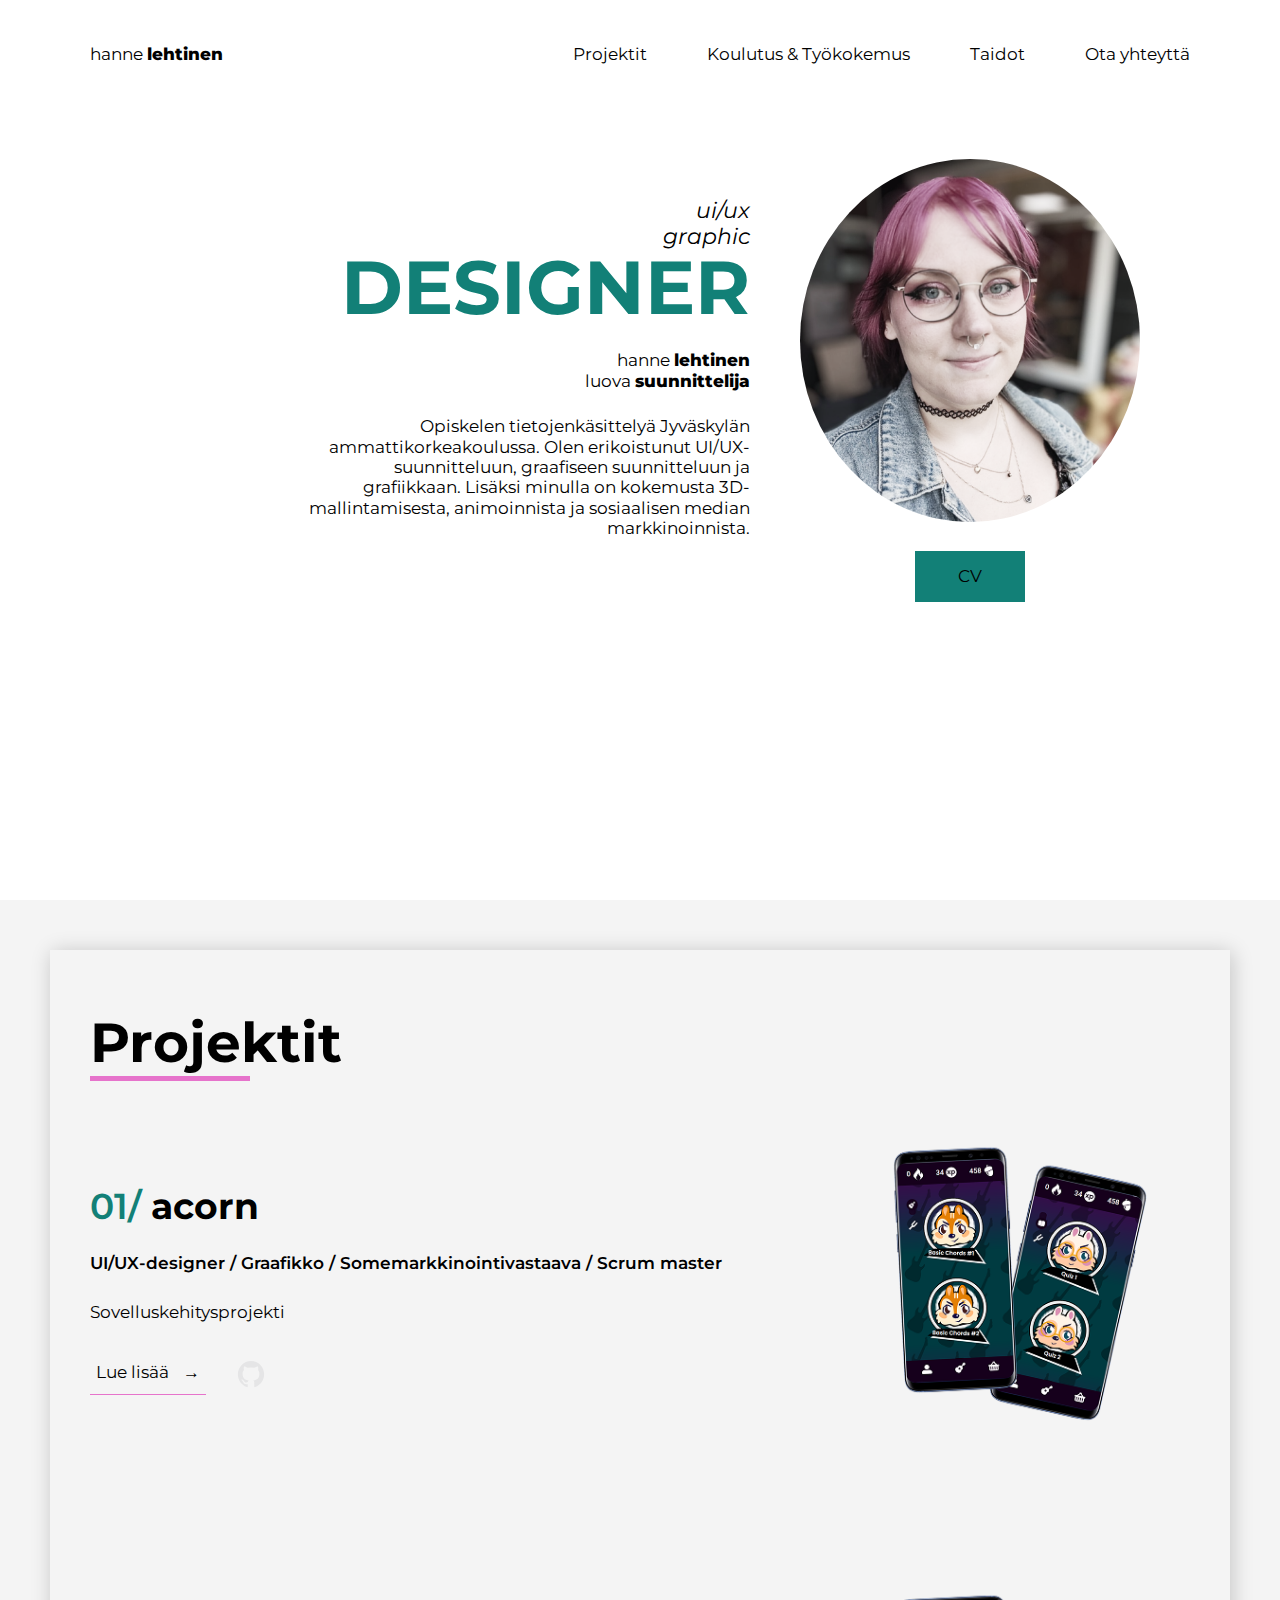
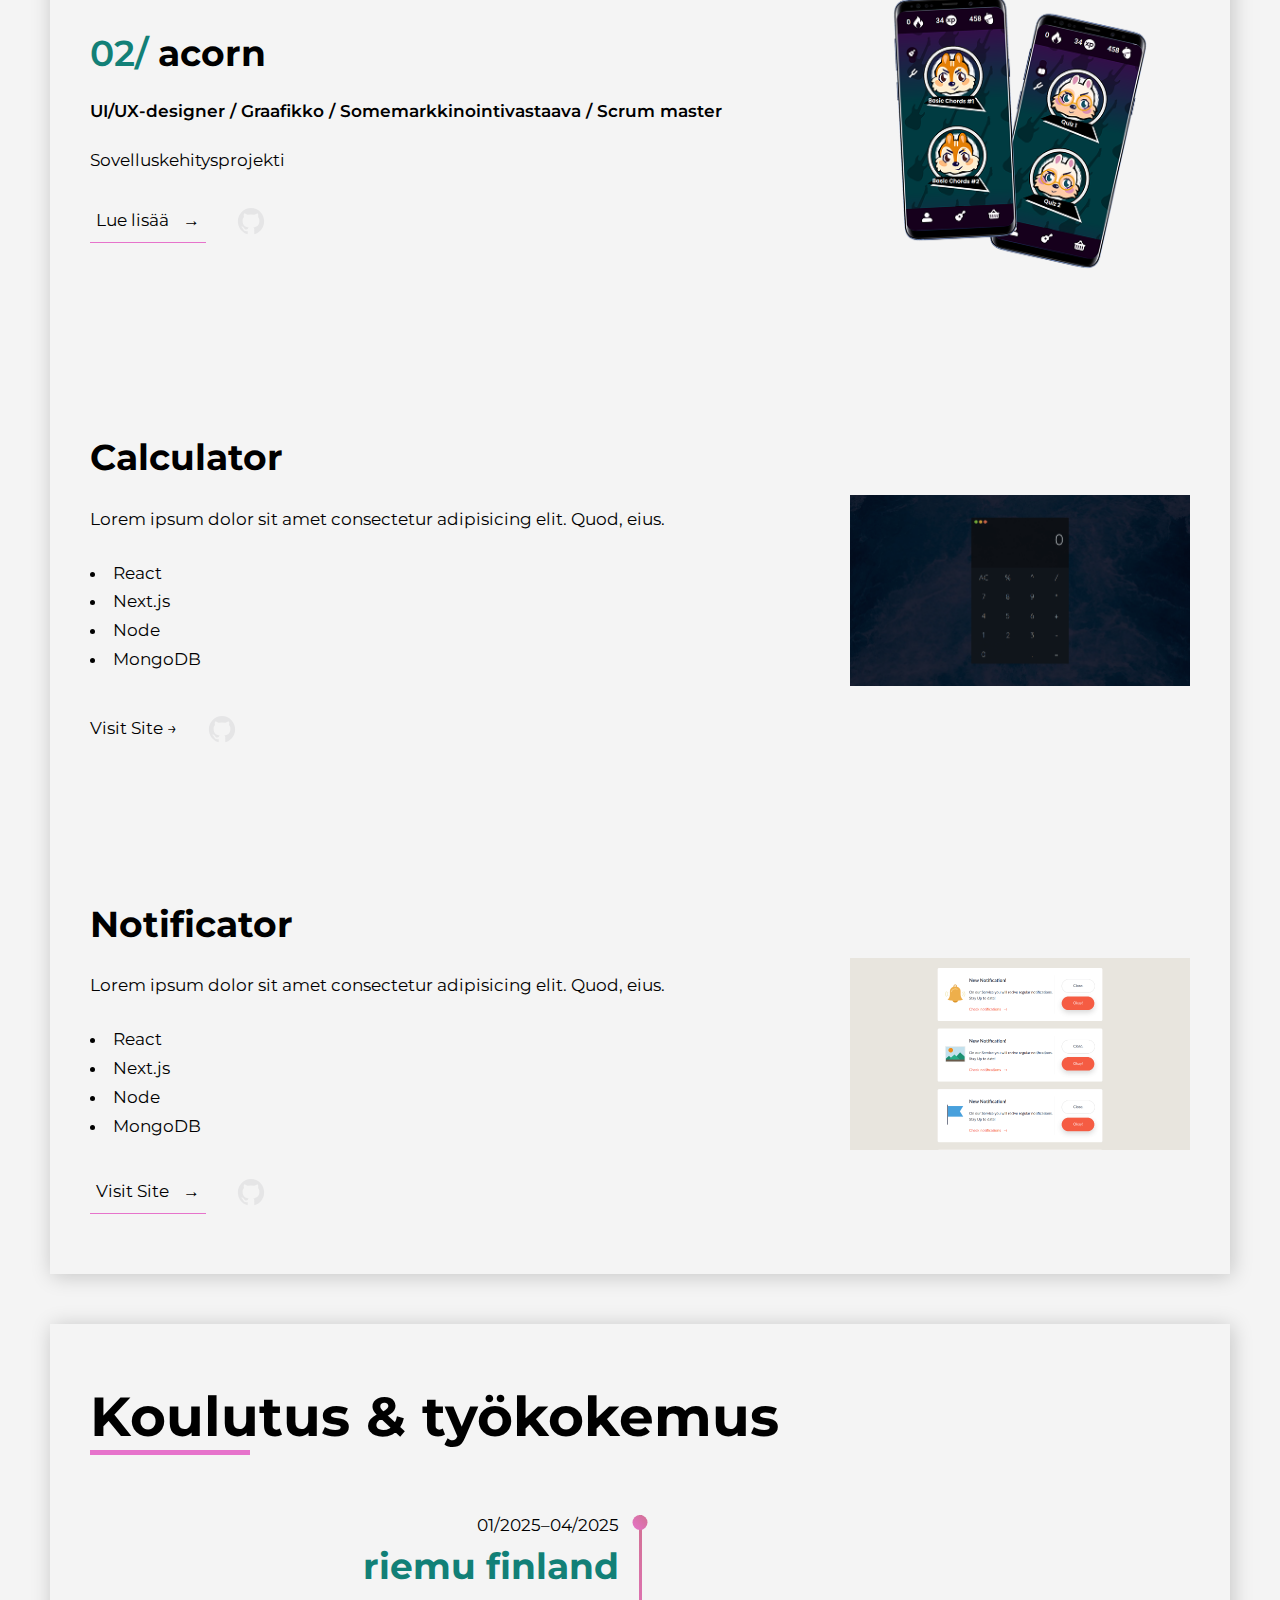
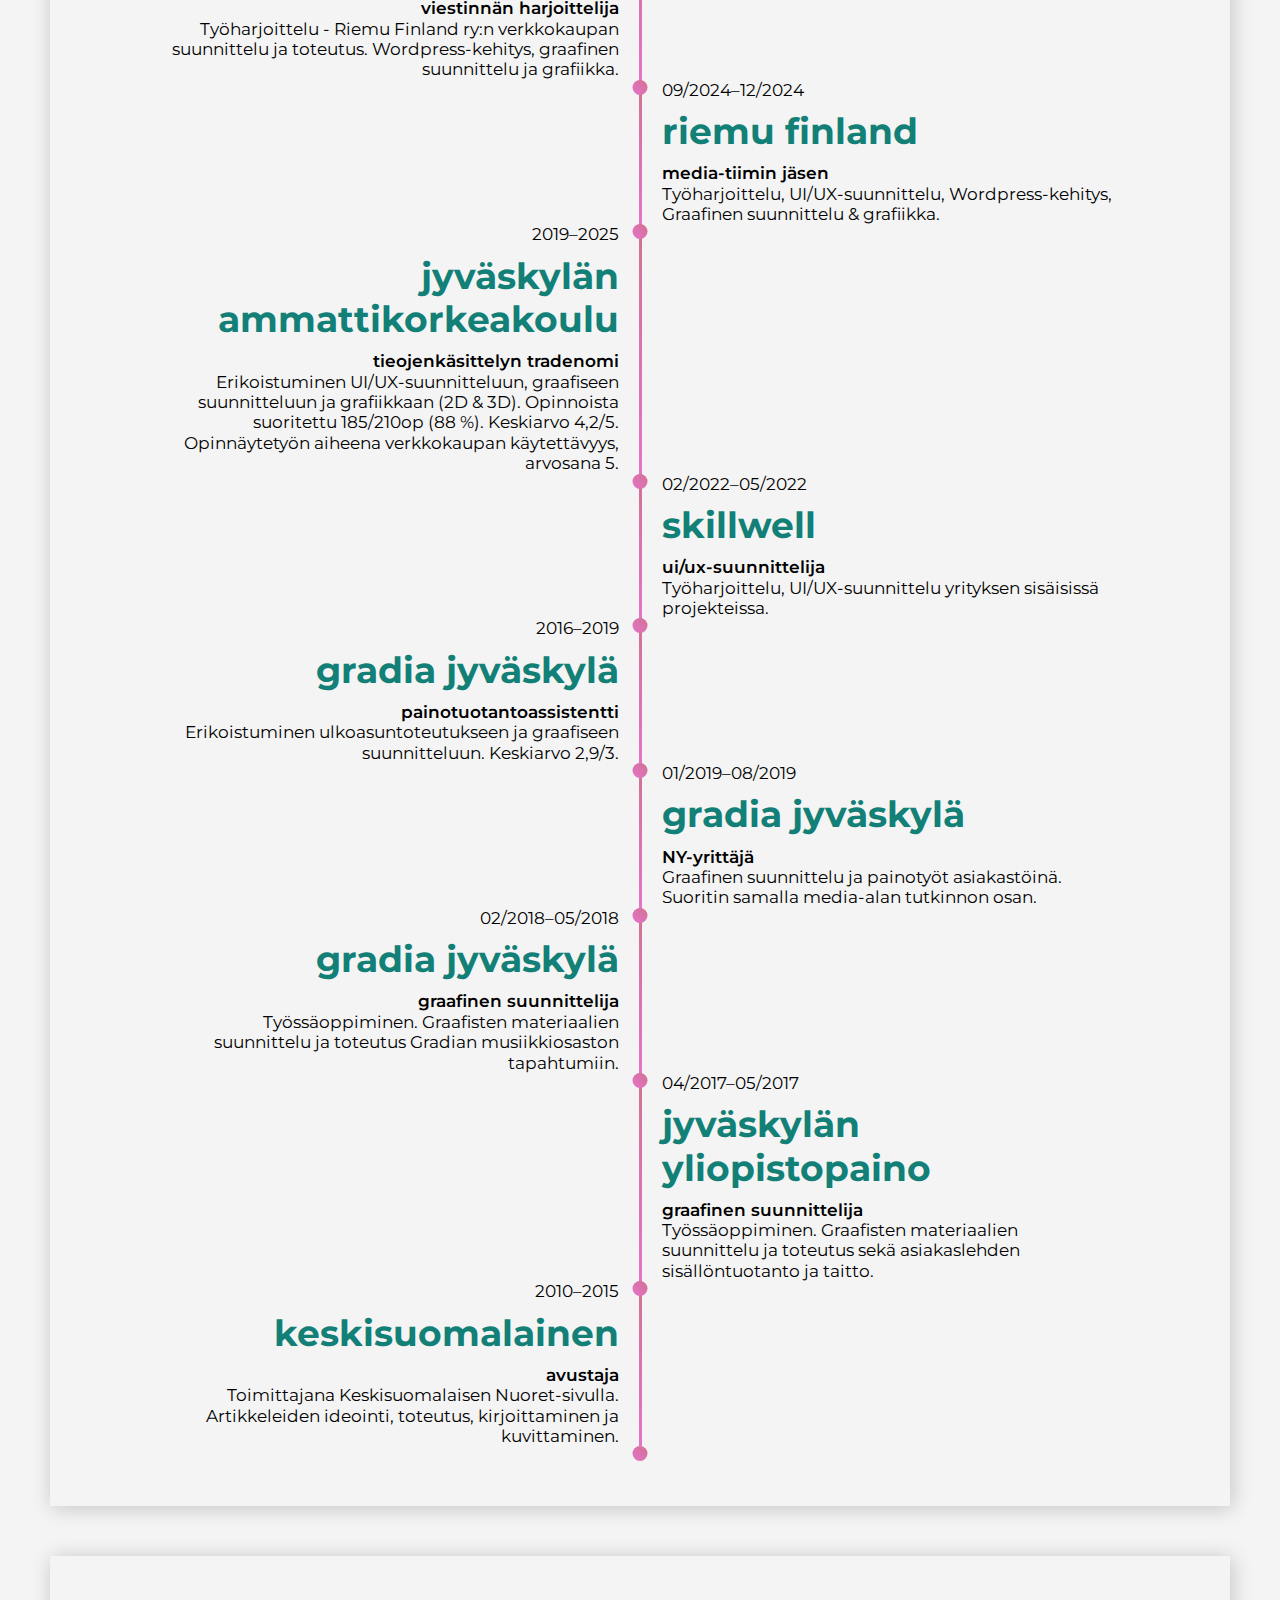
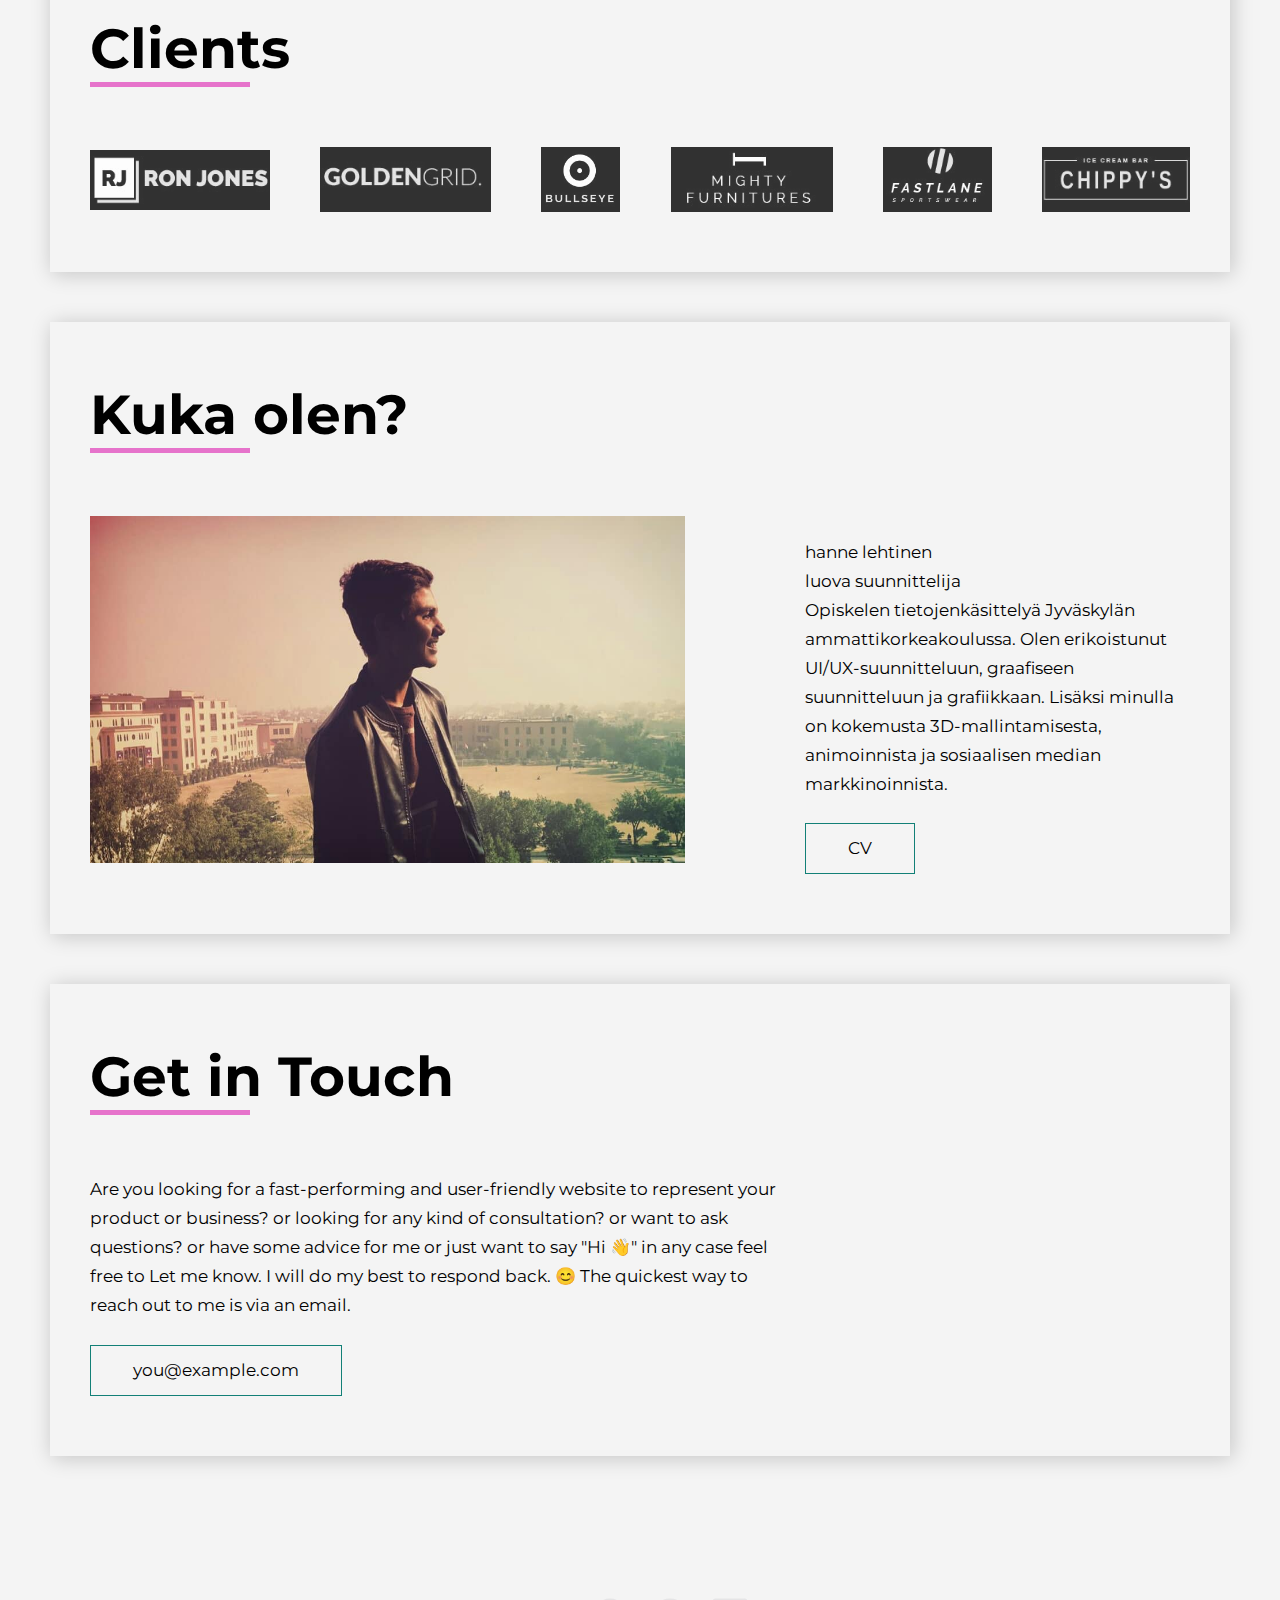
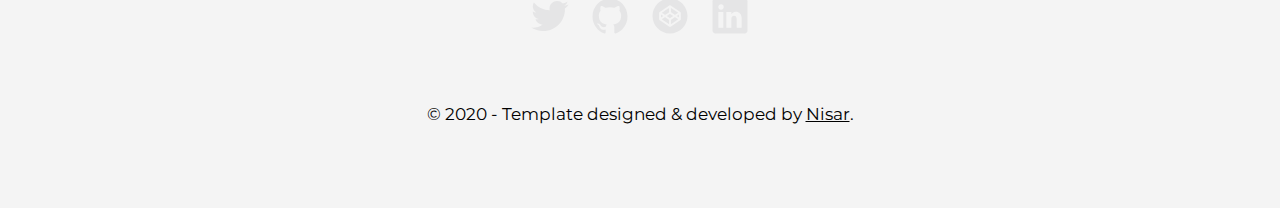
==== index.html @ c2f9d748 "portfolio" ====
<!-- 
  Hello 😊.

  This template is designed and developed by Nisar Hassan Naqvi
  for anyone to use for free or customize the way they like.

  Github Repo: https://github.com/nisarhassan12/portfolio-template/
  My Website: https://nisar.dev

  For business & inquires, contact me => syednisarhassan12@gmail.com
-->

<!--
  Follow the instructions written in comments to create your stunning portfolio
-->

<!DOCTYPE html>
<html lang="en">

<head>
  <meta charset="UTF-8" />
  <meta name="viewport" content="width=device-width, initial-scale=1.0" />
  <link rel="shortcut icon" type="image/png" href="./images/favicon.png" />
  <link rel="preconnect" href="https://fonts.googleapis.com">
  <link rel="preconnect" href="https://fonts.gstatic.com" crossorigin>
  <link href="https://fonts.googleapis.com/css2?family=Montserrat:ital,wght@0,100..900;1,100..900&display=swap"
    rel="stylesheet">

  <!-- Put your site title here -->
  <title>
    Hanne Lehtinen | Designer
  </title>

  <meta name="description" content="Add small description of yourslef.">
  <!-- Add some coding keywords below, Ex: (React, CSS etc) -->
  <meta name="keywords" content="Put your name, skills and some coding keywords" />
  <link rel="stylesheet" href="index.css" />
</head>

<body>

  <!-- ***** Header ***** -->

  <header class="header" role="banner" id="top">
    <div class="row">
      <nav class="nav" role="navigation">
        <a href="#top" class="nav__logo">hanne <span class="nav__bold">lehtinen</span></a>
        <ul class="nav__items">
          <li class="nav__item"><a href="#projektit" class="nav__link">Projektit</a></li>
          <li class="nav__item"><a href="#koulutustyökokemus" class="nav__link">Koulutus & Työkokemus</a></li>
          <li class="nav__item"><a href="#clients" class="nav__link">Taidot</a></li>
          <li class="nav__item"><a href="#contact" class="nav__link">Ota yhteyttä</a></li>
        </ul>
      </nav>

      <div class="hero">
        <div class="hero__text">
          <p class="title">ui/ux <br> graphic</p>
          <h1 class="heading-primary">
            DESIGNER
          </h1>
          <p> hanne <span class="nav__bold">lehtinen</span>
            <br>luova <span class="nav__bold">suunnittelija</span>
          </p>
          <p>
            Opiskelen tietojenkäsittelyä Jyväskylän ammattikorkeakoulussa. Olen erikoistunut UI/UX-suunnitteluun,
            graafiseen suunnitteluun ja grafiikkaan. Lisäksi minulla on kokemusta 3D-mallintamisesta, animoinnista ja
            sosiaalisen median markkinoinnista.
          </p>
        </div>

        <div class="hero__image-box">
          <img src="./images/hannelehtinen.png" class="hero__image" alt="hanne lehtinen" />
          <a href="#contact" class="btn btn--pink">CV</a>
        </div>
      </div>
  </header>

  <main role="main">

    <!-- ***** Projektit ***** -->

    <section class="projects" id="projektit">
      <div class="row">
        <h2>Projektit</h2>
        <div class="project__boxes">

          <div class="project__box">
            <div class="project__text">
              <h3><span id="number">01/</span> acorn</h3>
              <p class="title">UI/UX-designer / Graafikko / Somemarkkinointivastaava / Scrum master</p>
              <p>Sovelluskehitysprojekti</p>
              <div class="project__links">
                <a href="/portfolio-template/acorn.html" target="_blank" class="link__text">
                  Lue lisää <span>&rarr;</span></a>
                <a href="https://github.com/nisarhassan12/portfolio" title="View Source Code" target="_blank">
                  <img src="./images/github.svg" class="project__code" alt="GitHub">
                </a>
              </div>

            </div>
            <div class="project__image-box">
              <img src="./images/acorn.png" class="project__image" alt="acorn" />
            </div>
          </div>

          <div class="project__box">
            <div class="project__text">
              <h3><span id="number">02/</span> acorn</h3>
              <p class="title">UI/UX-designer / Graafikko / Somemarkkinointivastaava / Scrum master</p>
              <p>Sovelluskehitysprojekti</p>
              <div class="project__links">
                <a href="/portfolio-template/acorn.html" target="_blank" class="link__text">
                  Lue lisää <span>&rarr;</span></a>
                <a href="https://github.com/nisarhassan12/portfolio" title="View Source Code" target="_blank">
                  <img src="./images/github.svg" class="project__code" alt="GitHub">
                </a>
              </div>

            </div>
            <div class="project__image-box">
              <img src="./images/acorn.png" class="project__image" alt="acorn" />
            </div>
          </div>

          <div class="project__box">
            <div class="project__text">
              <h3>Calculator</h3>
              <p>
                Lorem ipsum dolor sit amet consectetur adipisicing elit. Quod,
                eius.
              </p>
              <ul class="project__list">
                <li>React</li>
                <li>Next.js</li>
                <li>Node</li>
                <li>MongoDB</li>
              </ul>

              <div class="project__links">
                <a href="#" class="nav__link">
                  Visit Site <span>&rarr;</span>
                </a>
                <a href="#">
                  <img src="./images/github.svg" class="project__code" title="View Source Code" alt="GitHub">
                </a>
              </div>
            </div>
            <div class="project__image-box">
              <img src="./images/project-2.png" class="project__image" alt="Project 1" />
            </div>
          </div>

          <div class="project__box">
            <div class="project__text">
              <h3>Notificator</h3>
              <p>
                Lorem ipsum dolor sit amet consectetur adipisicing elit. Quod,
                eius.
              </p>
              <ul class="project__list">
                <li>React</li>
                <li>Next.js</li>
                <li>Node</li>
                <li>MongoDB</li>
              </ul>

              <div class="project__links">
                <a href="#" class="link__text">
                  Visit Site <span>&rarr;</span>
                </a>
                <a href="#">
                  <img src="./images/github.svg" class="project__code" title="View Source Code" alt="GitHub">
                </a>
              </div>
            </div>
            <div class="project__image-box">
              <img src="./images/project-3.png" class="project__image" alt="Project 3" />
            </div>
          </div>
        </div>
      </div>
    </section>


    <!-- ***** Koulutus & Työkokemus ***** -->
    <section class="kokemus" id="koulutustyökokemus">

      <div class="design-section row">

        <h2>Koulutus & työkokemus</h2>
        <div class="timeline">

          <div class="timeline-component timeline-content left">
            <p class="date">01/2025–04/2025</p>
            <h3>riemu finland</h3>
            <p class="title">viestinnän harjoittelija</p>
            <p>Työharjoittelu - Riemu Finland ry:n verkkokaupan suunnittelu ja toteutus. Wordpress-kehitys, graafinen
              suunnittelu ja grafiikka.
            </p>
          </div>
          <div class="timeline-middle">
            <div class="timeline-circle"></div>
          </div>
          <div class="timeline-empty">
          </div>
          <div class="timeline-empty">
          </div>
          <div class="timeline-middle">
            <div class="timeline-circle"></div>
          </div>
          <div class="timeline-component timeline-content">
            <p class="date">09/2024–12/2024</p>
            <h3>riemu finland</h3>
            <p class="title">media-tiimin jäsen</p>
            <p>Työharjoittelu, UI/UX-suunnittelu, Wordpress-kehitys, Graafinen suunnittelu & grafiikka.
            </p>
          </div>
          <div class="timeline-component timeline-content left">
            <p class="date">2019–2025</p>
            <h3>jyväskylän ammattikorkeakoulu</h3>
            <p class="title">tieojenkäsittelyn tradenomi</p>
            <p>
              Erikoistuminen UI/UX-suunnitteluun, graafiseen suunnitteluun ja grafiikkaan (2D & 3D). Opinnoista
              suoritettu 185/210op (88 %). Keskiarvo 4,2/5. Opinnäytetyön aiheena verkkokaupan käytettävyys, arvosana
              5.
            </p>
          </div>
          <div class="timeline-middle">
            <div class="timeline-circle"></div>
          </div>
          <div class="timeline-empty">
          </div>
          <div class="timeline-empty">
          </div>
          <div class="timeline-middle">
            <div class="timeline-circle"></div>
          </div>

          <div class="timeline-component timeline-content">
            <p class="date">02/2022–05/2022</p>
            <h3>skillwell</h3>
            <p class="title">ui/ux-suunnittelija</p>
            <p>Työharjoittelu, UI/UX-suunnittelu yrityksen sisäisissä projekteissa.
            </p>
          </div>
          <div class="timeline-component timeline-content left">
            <p class="date">2016–2019</p>
            <h3>gradia jyväskylä</h3>
            <p class="title">painotuotantoassistentti</p>
            <p>Erikoistuminen ulkoasuntoteutukseen ja graafiseen suunnitteluun. Keskiarvo 2,9/3.
            </p>
          </div>

          <div class="timeline-middle">
            <div class="timeline-circle"></div>
          </div>
          <div class="timeline-empty">
          </div>
          <div class="timeline-empty">
          </div>
          <div class="timeline-middle">
            <div class="timeline-circle"></div>
          </div>

          <div class="timeline-component timeline-content">
            <p class="date">01/2019–08/2019</p>
            <h3>gradia jyväskylä</h3>
            <p class="title">NY-yrittäjä</p>
            <p>Graafinen suunnittelu ja painotyöt asiakastöinä. Suoritin samalla media-alan tutkinnon osan.
            </p>
          </div>
          <div class="timeline-component timeline-content left">
            <p class="date">02/2018–05/2018</p>
            <h3>gradia jyväskylä</h3>
            <p class="title">graafinen suunnittelija</p>
            <p>Työssäoppiminen. Graafisten materiaalien suunnittelu ja toteutus Gradian musiikkiosaston tapahtumiin.
            </p>
          </div>

          <div class="timeline-middle">
            <div class="timeline-circle"></div>
          </div>
          <div class="timeline-empty">
          </div>
          <div class="timeline-empty">
          </div>
          <div class="timeline-middle">
            <div class="timeline-circle"></div>
          </div>

          <div class="timeline-component timeline-content">
            <p class="date">04/2017–05/2017</p>
            <h3>jyväskylän yliopistopaino</h3>
            <p class="title">graafinen suunnittelija</p>
            <p>Työssäoppiminen. Graafisten materiaalien suunnittelu ja toteutus sekä asiakaslehden sisällöntuotanto ja
              taitto.
            </p>
          </div>
          <div class="timeline-component timeline-content left">
            <p class="date">2010–2015</p>
            <h3>keskisuomalainen</h3>
            <p class="title">avustaja</p>
            <p>
              Toimittajana Keskisuomalaisen Nuoret-sivulla. Artikkeleiden ideointi, toteutus, kirjoittaminen ja
              kuvittaminen.
            </p>
          </div>

          <div class="timeline-middle">
            <div class="timeline-circle"></div>
          </div>
          <div class="timeline-empty">
          </div>
          <div class="timeline-empty">
          </div>
          <div class="timeline-middle">
            <div class="timeline-circle"></div>
          </div>

        </div>
      </div>
    </section>



    <!-- ***** Clients ***** -->

    <section class="client" id="clients">
      <div class="row">
        <h2>Clients</h2>
        <div class="client__logos">
          <!-- Add logos of the clients or companies you'have projected with. -->
          <img src="./images/ronjones.png" class="client__logo" alt="Company 2" />
          <img src="./images/goldengrid.png" class="client__logo" alt="Company 3" />
          <img src="./images/bullseye.png" class="client__logo" alt="Company 1" />
          <img src="./images/mighty-furnitures.png" class="client__logo" alt="Company 1" />
          <img src="./images/fastlane.png" class="client__logo" alt="Company 3" />
          <img src="./images/chippy.png" class="client__logo" alt="Company 1" />
        </div>
      </div>
    </section>

    <!-- ***** About ***** -->

    <section class="about" id="about">
      <div class="row">
        <h2>Kuka olen?</h2>
        <div class="about__content">
          <div class="about__text">
            <!-- Replace the below paragraph with info about yourself -->
            <p>
              hanne lehtinen<br>
              luova suunnittelija <br>
              Opiskelen tietojenkäsittelyä Jyväskylän ammattikorkeakoulussa. Olen erikoistunut UI/UX-suunnitteluun,
              graafiseen suunnitteluun ja grafiikkaan. Lisäksi minulla on kokemusta 3D-mallintamisesta, animoinnista ja
              sosiaalisen median markkinoinnista.
            </p>
            <!-- Provide a link to your resume -->
            <a href="#" class="btn">CV</a>
          </div>

          <div class="about__photo-container">
            <!-- Add a nice photo of yourself -->
            <img class="about__photo" src="./images/syed-ali-hussnain.jpg" alt="" />
          </div>
        </div>
      </div>
    </section>
  </main>

  <!-- ***** Contact ***** -->

  <section class="contact" id="contact">
    <div class="row">
      <h2>Get in Touch</h2>
      <div class="contact__info">
        <p>
          Are you looking for a fast-performing and user-friendly website to
          represent your product or business? or looking for any kind of
          consultation? or want to ask questions? or have some advice for me
          or just want to say "Hi 👋" in any case feel free to Let me know. I
          will do my best to respond back. 😊 The quickest way to reach out to
          me is via an email.
        </p>
        <!-- Replace the email with yours -->
        <a href="mailto:you@example.com" class="btn">you@example.com</a>
      </div>
    </div>
  </section>

  <!-- ***** Footer ***** -->

  <footer role="contentinfo" class="footer">
    <div class="row">
      <!-- Update the links to point to your accounts -->
      <ul class="footer__social-links">
        <li class="footer__social-link-item">
          <a href="https://twitter.com/nisarhassan12/" title="Link to Twitter Profile">
            <img src="./images/twitter.svg" class="footer__social-image" alt="Twitter">
          </a>
        </li>
        <li class="footer__social-link-item">
          <a href="https://github.com/nisarhassan12/" title="Link to Github Profile">
            <img src="./images/github.svg" class="footer__social-image" alt="Github">
          </a>
        </li>
        <li class="footer__social-link-item">
          <a href="https://codepen.io/nisar_hassan" title="Link to Codepen Profile">
            <img src="./images/codepen.svg" class="footer__social-image" alt="Codepen">
          </a>
        </li>
        <li class="footer__social-link-item">
          <a href=https://www.linkedin.com/in/nisar-hassan-naqvi-413466199/">
            <img src="./images/linkedin.svg" title="Link to Linkedin Profile" class="footer__social-image"
              alt="Linkedin">
          </a>
        </li>
      </ul>

      <!-- If you give me some credit by keeping the below paragraph, will be huge for me 😊 Thanks. -->
      <p>
        &copy; 2020 - Template designed & developed by <a href="https://nisar.dev" class="link">Nisar</a>.
      </p>
      <div class="footer__github-buttons">
        <iframe
          src="https://ghbtns.com/github-btn.html?user=nisarhassan12&repo=portfolio-template&type=watch&count=true"
          frameborder="0" scrolling="0" width="170" height="20" title="Watch Portfolio Template on GitHub">
        </iframe>
      </div>
    </div>
  </footer>

  <a href="#top" class="back-to-top" title="Back to Top">
    <img src="./images/arrow-up.svg" alt="Back to Top" class="back-to-top__image" />
  </a>
  <script src="./index.js"></script>
</body>

</html>
---- index.css ----
/**
 * ---------------------------------------
 *
 * @format
 */

/* ----- Basic Setup ----- */
/* --------------------------------------- */

* {
  margin: 0;
  padding: 0;
  box-sizing: inherit;
}

:root {
  --font-size-small: 1.7em;
  --font-size-normal: 2.2rem;
  --font-size-medium: 2.8rem;
  --font-size-medium-1: 3.6rem;
  --font-size-large: 5.5rem;
  --font-size-huge: 7.5rem;
  --font-stack: "Montserrat", sans-serif;
  --line-height-normal: 1.7;
  --line-height-small: 1.2;
  --black: #000;
  --pink: #e673cb;
  --green: #128077;
  --white: #ffffff;
  --white-1: #f2f2f2da;
  --container-max-width: 1180px;
  --container-normal-width: 800px;
  --container-medium-width: 700px;
  --container-small-width: 500px;
  --gutter-huge: 12rem;
  --gutter-medium: 6rem;
  --gutter-normal: 3rem;
  --gutter-small-1: 2.5rem;
  --gutter-small: 2rem;
  --border-light: 1px solid rgb(36, 35, 35);
}

html {
  font-size: 62.5%; /* (16/10)*100 = 62.5% => 1rem = 10px */
  box-sizing: border-box;
  scroll-behavior: smooth;
}

@media (max-width: 1000px) {
  html {
    font-size: 52%;
  }
}

body {
  font-size: var(--font-size-small);
  font-family: var(--font-stack);
  font-weight: 400;
  color: var(--black);
  line-height: var(--line-height-normal);
  background: var(--white-1);
  overflow-x: hidden;
}

.row {
  max-width: var(--container-max-width);
  margin: 0 auto;
}

section {
  padding: var(--gutter-medium) 0;
  /*  border-bottom: var(--border-light);*/
  margin: 5rem;
  box-shadow: 2px 2px 20px rgba(0, 0, 0, 0.201);
}

img {
  object-fit: contain;
  max-width: 100%;
}

@media (max-width: 1340px) {
  .row {
    max-width: 1100px;
  }
}

@media (max-width: 1240px) {
  .row {
    padding: 0 var(--gutter-medium);
  }
}

@media (max-width: 600px) {
  .row {
    padding: 0 var(--gutter-normal);
  }
  section {
    margin: 0;
  }
}

@media (max-width: 600px) {
  .row {
    padding: 0 var(--gutter-small);
  }
}

/* --------------------------------------- */
/* ----- Headlines and Paragraphs ----- */
/* --------------------------------------- */

h1,
h2,
h3,
h4 {
  font-family: "Montserrat", sans-serif;
  font-weight: 700;
  line-height: var(--line-height-small);
  color: var(--black);
}

.heading-primary {
  line-height: 1;
  font-size: var(--font-size-huge);
  color: var(--green);
}

@media (max-width: 900px) {
  .heading-primary {
    font-size: 6.5rem;
  }
}

h2 {
  font-size: var(--font-size-large);
  margin-bottom: var(--gutter-medium);
}

h2::after {
  content: "";
  display: block;
  height: 5px;
  width: 16rem;
  background: var(--pink);
  margin: 0;
}

h3 {
  font-size: var(--font-size-medium-1);
  margin-bottom: var(--gutter-small);
}

@media (max-width: 500px) {
  .heading-primary {
    font-size: var(--font-size-large);
  }

  h2 {
    font-size: var(--font-size-medium-1);
  }

  h3 {
    font-size: var(--font-size-medium);
  }
}

p {
  margin: var(--gutter-small-1) 0;
}

@media (max-width: 900px) {
  p {
    max-width: var(--container-small-width);
  }
}

/* --------------------------------------- */
/* ----- Buttons and Links ----- */
/* --------------------------------------- */

a {
  color: var(--black);
  font-weight: 400;
  font-family: "Montserrat", sans-serif;
  transition: all 0.2s;
  outline: 2px solid transparent;
}

::-moz-focus-inner {
  border: 0;
}

button:focus,
a:focus {
  outline: 2px solid var(--pink);
}

body:not(.user-is-tabbing) button:focus,
body:not(.user-is-tabbing) a:focus {
  outline: none;
}

.link:hover {
  color: var(--pink);
}

.btn {
  position: relative;
  display: inline-block;
  padding: 1rem 4.2rem;
  text-decoration: none;
  color: inherit;
  border: 1px solid var(--green);
  font-weight: 400;
}

.btn:focus {
  outline: none;
}

.btn::after {
  content: "";
  display: block;
  position: absolute;
  top: 0;
  left: 0;
  right: 100%;
  background: var(--white);
  height: 100%;
  z-index: -1;
  transition: all 0.2s cubic-bezier(1, 0.68, 0.16, 0.9);
}

.btn:hover::after,
.btn:focus::after {
  right: 0;
  background: var(--green);
}

.btn--pink {
  background: var(--green);
  transition: all 0.2s;
}

.btn--pink::after {
  display: none;
}

.btn--pink:hover,
.btn--pink:focus {
  background: transparent;
}

.link__text {
  position: relative;
  display: inline-block;
  padding: 0.6rem;
  color: inherit;
  text-decoration: none;
  border-bottom: 1px solid var(--pink);
  transition: all 0.2s;
}

.link__text::after {
  content: "";
  display: block;
  position: absolute;
  top: 0;
  left: 0;
  right: 100%;
  background: var(--white);
  height: 100%;
  z-index: -1;
  transition: all 0.2s cubic-bezier(1, 0.68, 0.16, 0.9);
}

.link__text:focus {
  outline: none;
}

.link__text:hover::after,
.link__text:focus:after {
  right: 0;
  background: var(--pink);
}

.link__text span {
  padding-left: 1rem;
  font-family: sans-serif;
}

/* ----- Back to Top ----- */

.back-to-top {
  position: fixed;
  bottom: 4rem;
  right: 4rem;
  display: flex;
  justify-content: center;
  align-items: center;
  height: 5.5rem;
  width: 5.5rem;
  background-color: var(--pink);
  border-radius: 50%;
  z-index: 10;
  visibility: hidden;
  transition: all 0.4s;
}

.back-to-top__image {
  height: 70%;
}

@media (max-width: 900px) {
  .back-to-top {
    right: 2rem;
  }
}

@media (max-width: 500px) {
  .back-to-top {
    right: 1rem;
  }
}

/* --------------------------------------- */
/* ----- Navigation ----- */
/* --------------------------------------- */

.nav {
  display: flex;
  justify-content: space-between;
  padding: var(--gutter-normal) 0;
  flex-wrap: wrap;
}

.nav__items {
  display: flex;
  list-style: none;
  justify-content: flex-end;
}

.nav__item:not(:last-child) {
  margin-right: var(--gutter-medium);
}

.nav__logo {
  position: relative;
  display: inline-block;
  padding: 1rem 0;
  text-decoration: none;
  color: inherit;
}

.nav__bold {
  font-weight: 800;
}

@media (max-width: 500px) {
  .nav {
    justify-content: center;
  }
}

@media (max-width: 400px) {
  .nav__item:not(:last-child) {
    margin-right: var(--gutter-normal);
  }
}

@media (max-width: 300px) {
  .nav {
    font-size: var(--font-size-small);
  }
}

.nav__link {
  position: relative;
  display: inline-block;
  padding: 1rem 0;
  text-decoration: none;
  color: inherit;
  transition: all 0.2s;
}

.nav__link::after {
  content: "";
  position: absolute;
  bottom: 0;
  left: 0;
  right: 100%;
  display: inline-block;
  height: 1rem;
  background: var(--white);
  transition: all 0.25s cubic-bezier(1, 0.68, 0.16, 0.9);
}

.nav__link:hover {
  color: var(--pink);
}

.nav__link:hover::after {
  right: 0;
  height: 2px;
  background: var(--pink);
}

/* --------------------------------------- */
/* ----- Header ----- */
/* --------------------------------------- */

.header {
  background: var(--white);
  height: 100vh;
  background-size: cover;
  background-position: center;
  background-attachment: fixed;
}

.hero {
  display: flex;
  align-items: center;
  text-align: right;
}

.hero__text {
  flex: 0 0 60%;
  line-height: var(--line-height-small);
  margin: 0;
}

.hero .title {
  margin: 0;
  font-style: italic;
  font-size: var(--font-size-normal);
}

.hero__text p {
  max-width: 450px;
  justify-self: end;
}

.hero__image-box {
  text-align: center;
  flex: 1;
  margin: 5rem;
  width: 100%;
}

.hero img {
  border-radius: 100%;
  filter: grayscale(50%);
  transition: all 0.8s ease;
}

.hero__image:hover {
  filter: grayscale(20%);
  transform: scale(1.05);
}

.hero__image-box a {
  margin-top: 2rem;
}
@media (max-width: 700px) {
  .hero {
    align-items: flex-end;
    flex-direction: column;
    margin: 6rem auto;
  }
  .hero .hero__image {
    visibility: hidden;
    height: 0;
  }
  .hero .hero__image-box {
    text-align: end;
    margin: 0;
  }
}

/* --------------------------------------- */
/* ----- Projektit ----- */
/* --------------------------------------- */

.project__box {
  display: flex;
  align-items: center;
}

@media (max-width: 900px) {
  .project__box {
    align-items: initial;
    flex-direction: column-reverse;
  }
}

.project__box:not(:last-child) {
  margin-bottom: 15rem;
}

@media (max-width: 500px) {
  .project__box:not(:last-child) {
    margin-bottom: 10rem;
  }
}

.project__links {
  display: flex;
  align-items: center;
}

.project__text {
  flex: 0 0 60%;
}

.project__text .title {
  line-height: var(--line-height-small);
  font-weight: 600;
}

#number {
  color: var(--green);
  font-weight: 600;
}

.project__list {
  /* list-style-type: square; */
  list-style-position: inside;
  margin-bottom: var(--gutter-normal);
}

.project__code {
  display: block;
  height: 3rem;
  margin-left: var(--gutter-normal);
  transition: all 0.3s;
}

.project__image-box {
  margin-bottom: var(--gutter-normal);
  transition: all 0.5s;
}

.project__code:hover,
.project__image-box:hover {
  transform: scale(1.1);
}

@media (min-width: 901px) {
  .project__image-box {
    flex: 1;
    margin: 0 0 0 10rem;
  }
}

@media (max-width: 900px) {
  .project__code {
    height: 4rem;
  }
}

/* --------------------------------------- */
/* ----- School & project ----- */
/* --------------------------------------- */

.design {
  display: flex;
  align-items: center;
  justify-content: center;
}

.timeline {
  width: 90%;
  height: auto;
  max-width: 1000px;
  margin: 0 auto;
  display: flex;
  flex-direction: column;
}

.timeline-content {
  color: var(--black);
  padding: 0rem 2rem;
  transition: 0.4s ease;
  overflow-wrap: break-word !important;
  margin: 0;
  line-height: var(--line-height-small);
}
.timeline .left {
  text-align: end;
}
.timeline-content h3 {
  color: var(--green);
  margin: 1rem 0;
}
.timeline p {
  margin: 0;
}

.timeline .title {
  font-weight: 600;
}

.timeline-component {
  margin: 0px;
}

@media screen and (min-width: 768px) {
  .timeline {
    display: grid;
    grid-template-columns: 1fr 3px 1fr;
  }
  .timeline-middle {
    position: relative;
    background-image: linear-gradient(45deg, var(--pink), #d17191);
    width: 3px;
    height: 100%;
  }
  .main-middle {
    opacity: 0;
  }
  .timeline-circle {
    position: absolute;
    top: 0;
    left: 50%;
    width: 15px;
    height: 15px;
    border-radius: 50%;
    background-image: linear-gradient(45deg, var(--pink), #d17191);
    -webkit-transform: translateX(-50%);
    transform: translateX(-50%);
  }
}

/* --------------------------------------- */
/* ----- Clients ----- */
/* --------------------------------------- */

.client__logos {
  display: flex;
  justify-content: space-between;
  filter: invert(100%) grayscale(100%) opacity(0.8);
}

.client__logo {
  height: 6.5rem;
  max-width: 18rem;
}

@media (max-width: 1240px) {
  .client__logos {
    overflow-x: scroll;
    padding: var(--gutter-normal);
  }

  .client__logo:not(:last-of-type) {
    margin-right: var(--gutter-medium);
  }
}

/* --------------------------------------- */
/* ----- About ----- */
/* --------------------------------------- */

.about__content {
  display: flex;
  flex-direction: row-reverse;
  align-items: center;
}

@media (max-width: 900px) {
  .about__content {
    flex-direction: column-reverse;
    align-items: initial;
  }
}

.about__photo-container {
  margin-bottom: var(--gutter-normal);
}

@media (min-width: 901px) {
  .about__text {
    flex: 0 0 35%;
  }

  .about__photo-container {
    flex: 1;
    margin: 0 var(--gutter-huge) 0 0;
  }
}

/* --------------------------------------- */
/* ----- Contact ----- */
/* --------------------------------------- */

.contact__info {
  max-width: var(--container-medium-width);
}

/* --------------------------------------- */
/* ----- Footer ----- */
/* --------------------------------------- */

.footer {
  text-align: center;
  padding: var(--gutter-medium) 0 var(--gutter-normal);
}

.footer__social-links {
  display: flex;
  justify-content: center;
  padding: var(--gutter-normal) 0;
  list-style: none;
}

.footer__social-link-item:not(:last-of-type) {
  margin-right: var(--gutter-small);
}

.footer__social-image {
  height: 4rem;
}

.footer__github-buttons {
  display: flex;
  justify-content: center;
}

.footer__github-buttons iframe {
  height: 2.5rem;
  width: 84px;
  transform: translateY(3px);
}

@media (max-width: 500px) {
  .footer {
    padding: var(--gutter-medium) 0;
  }
}
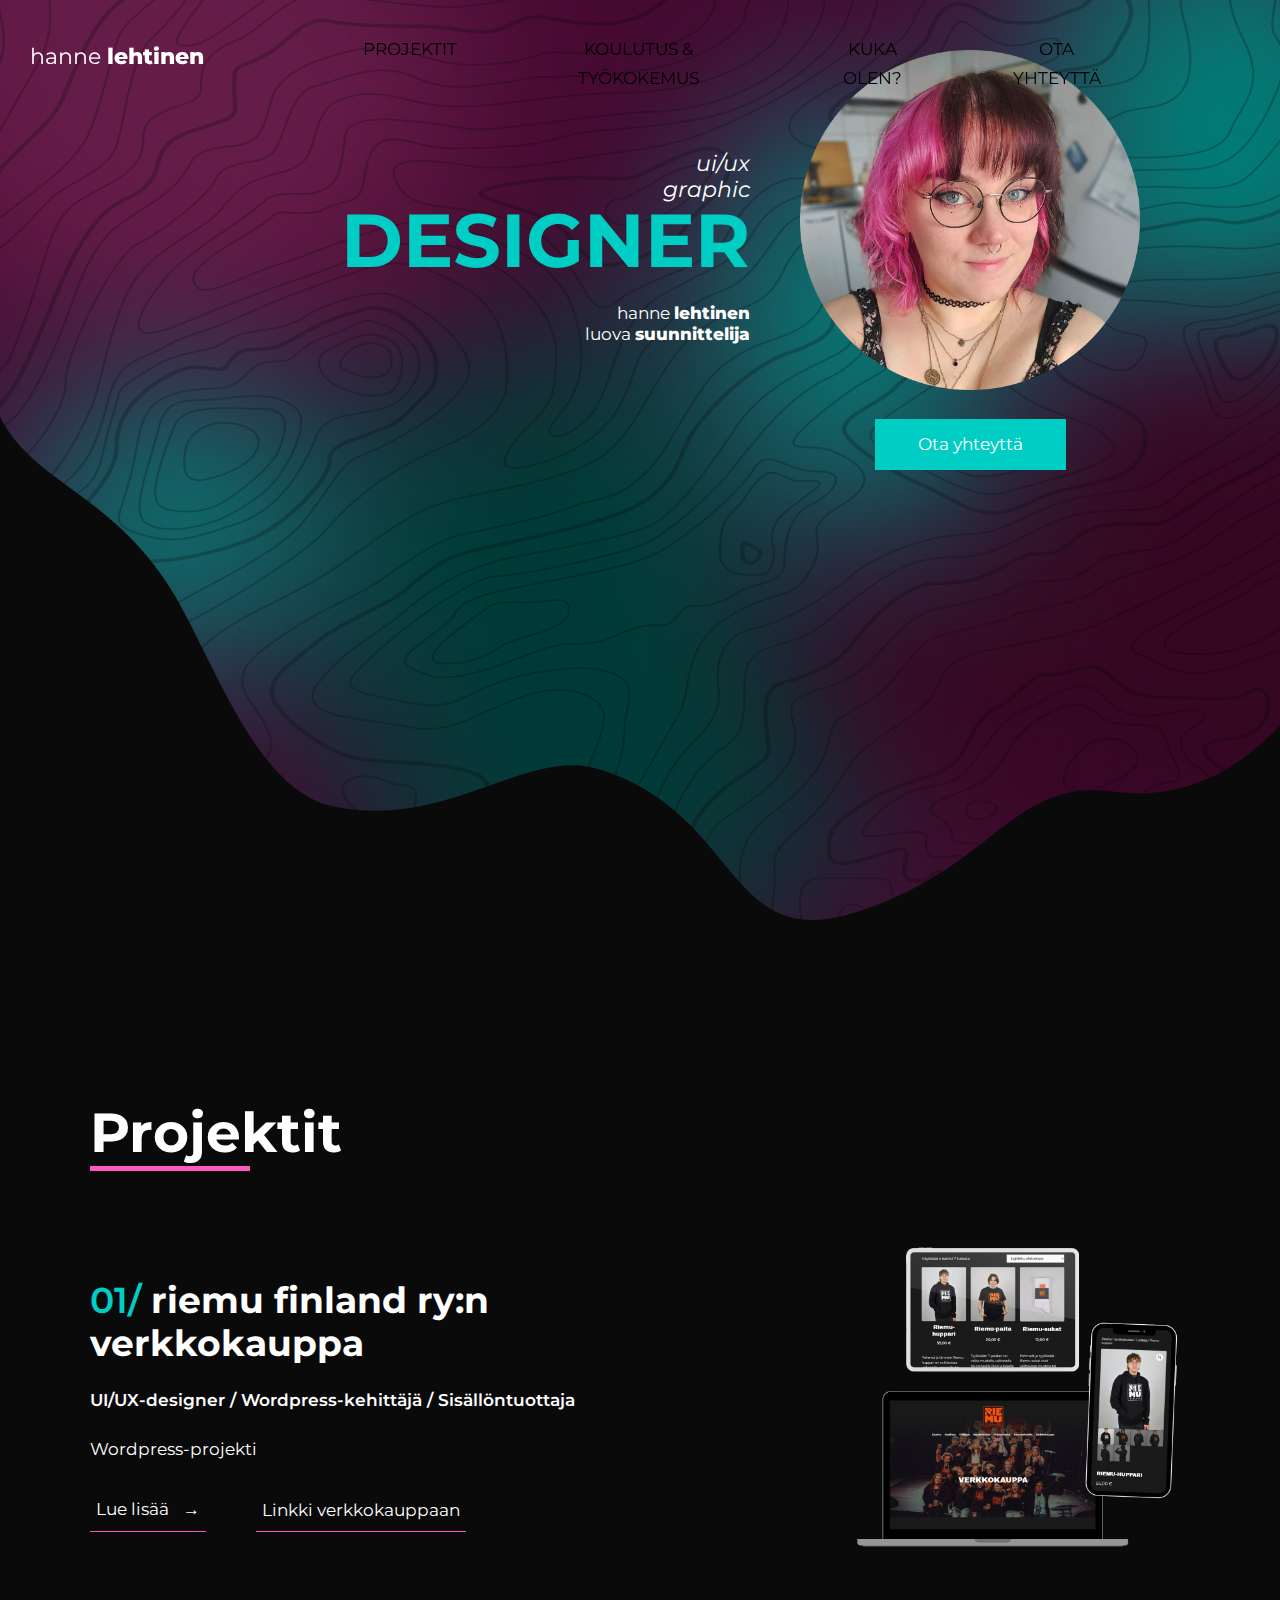
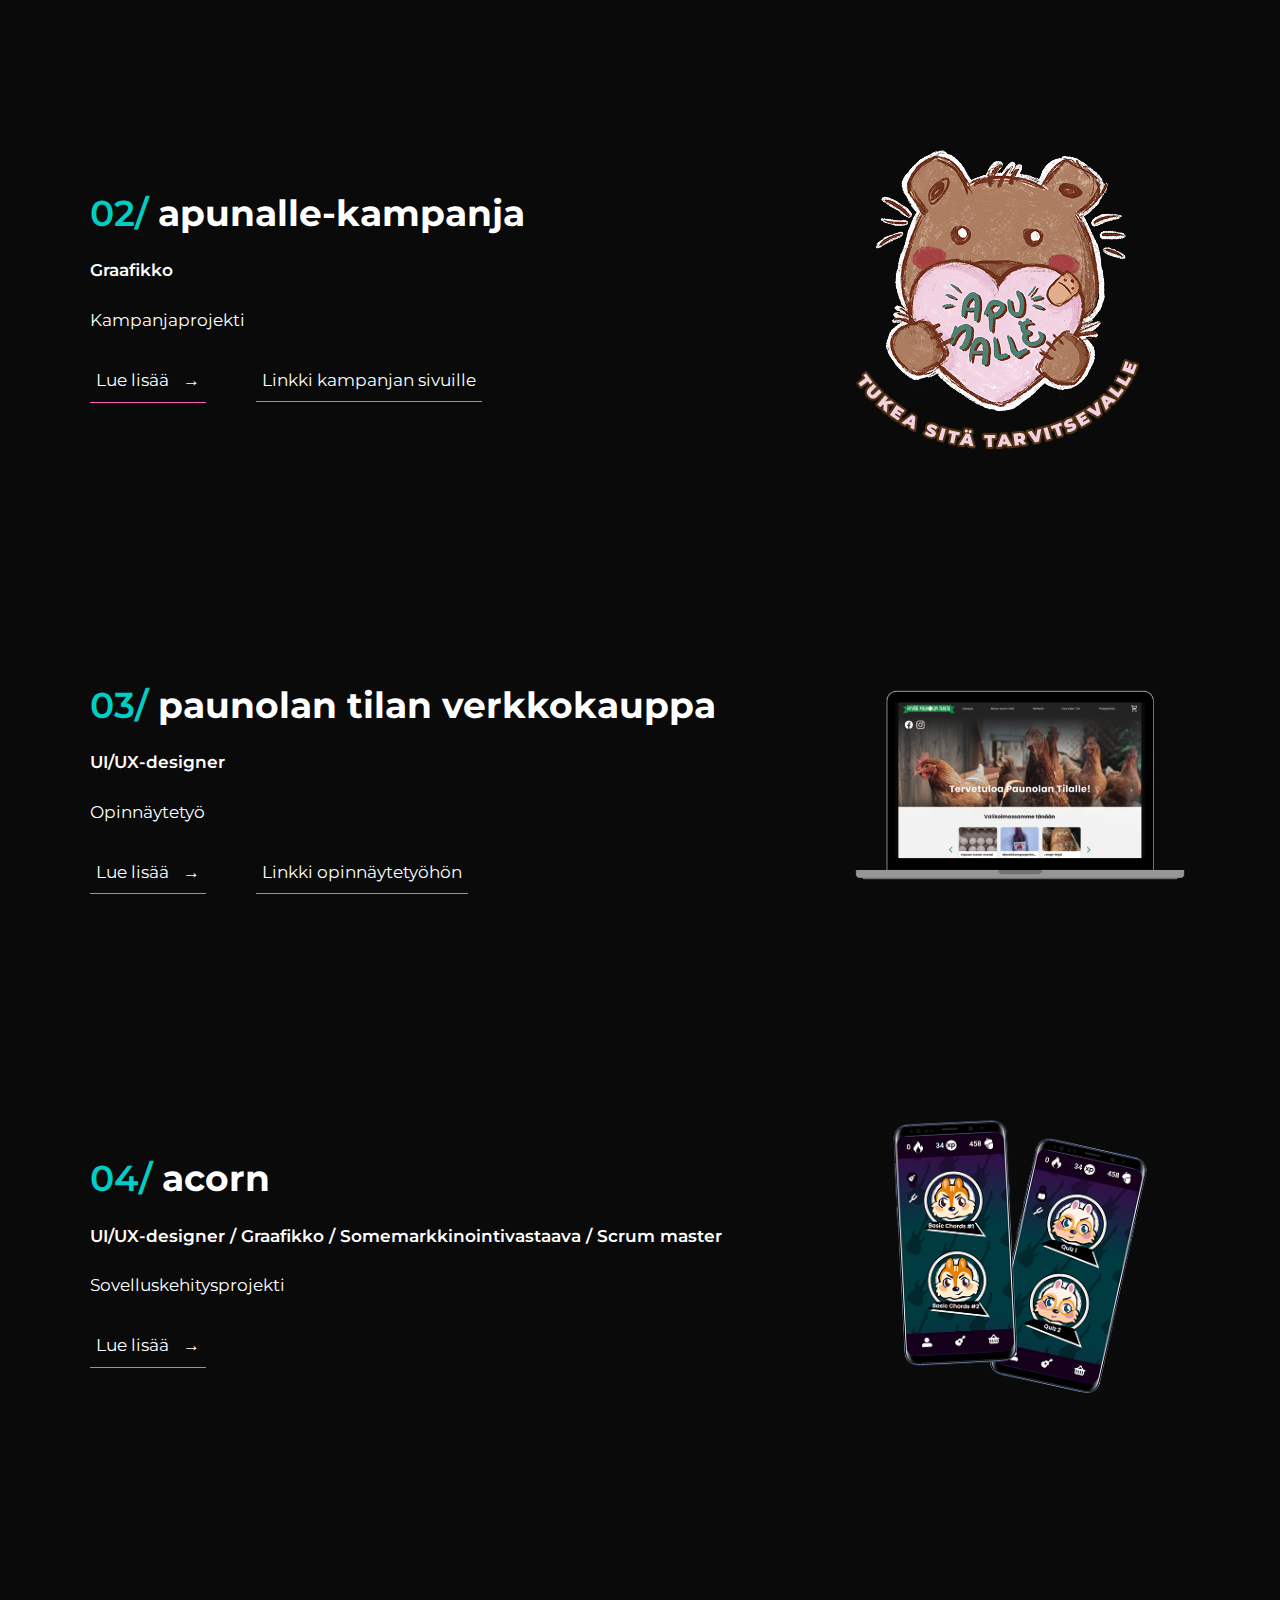
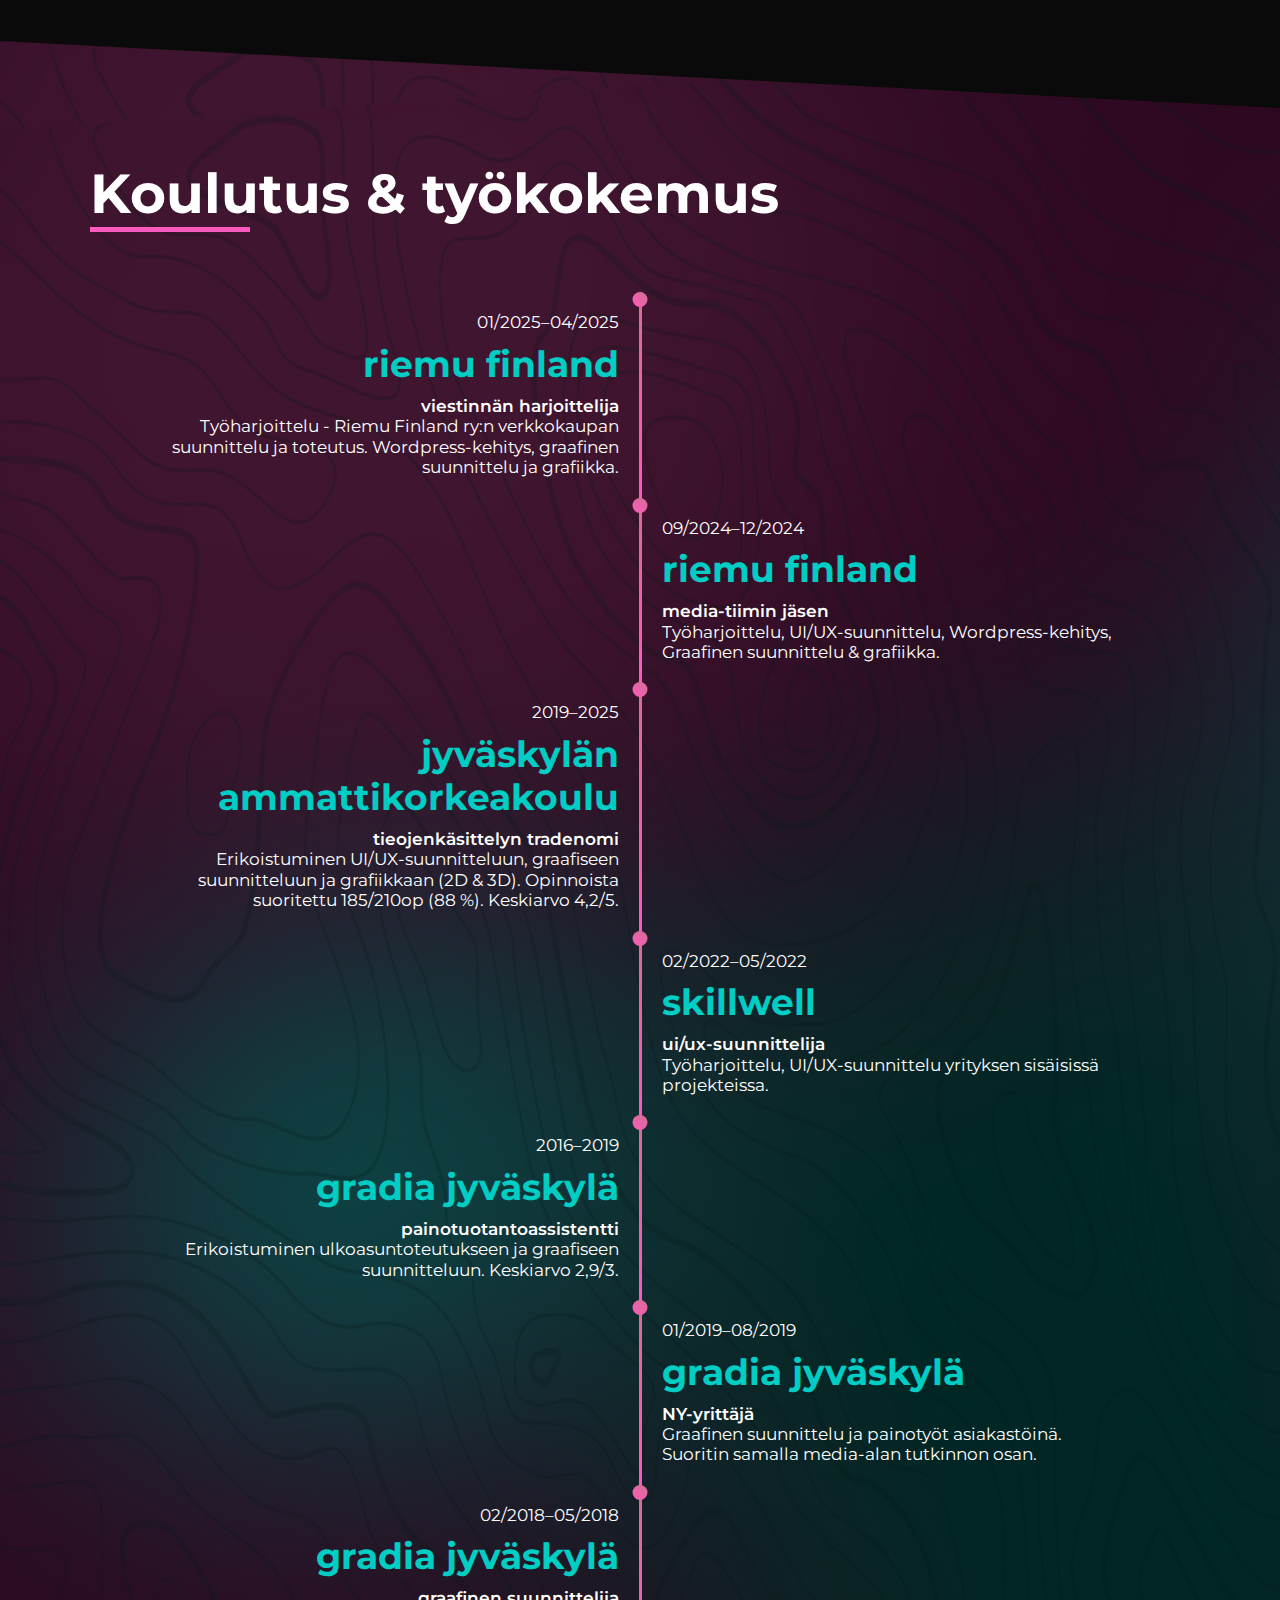
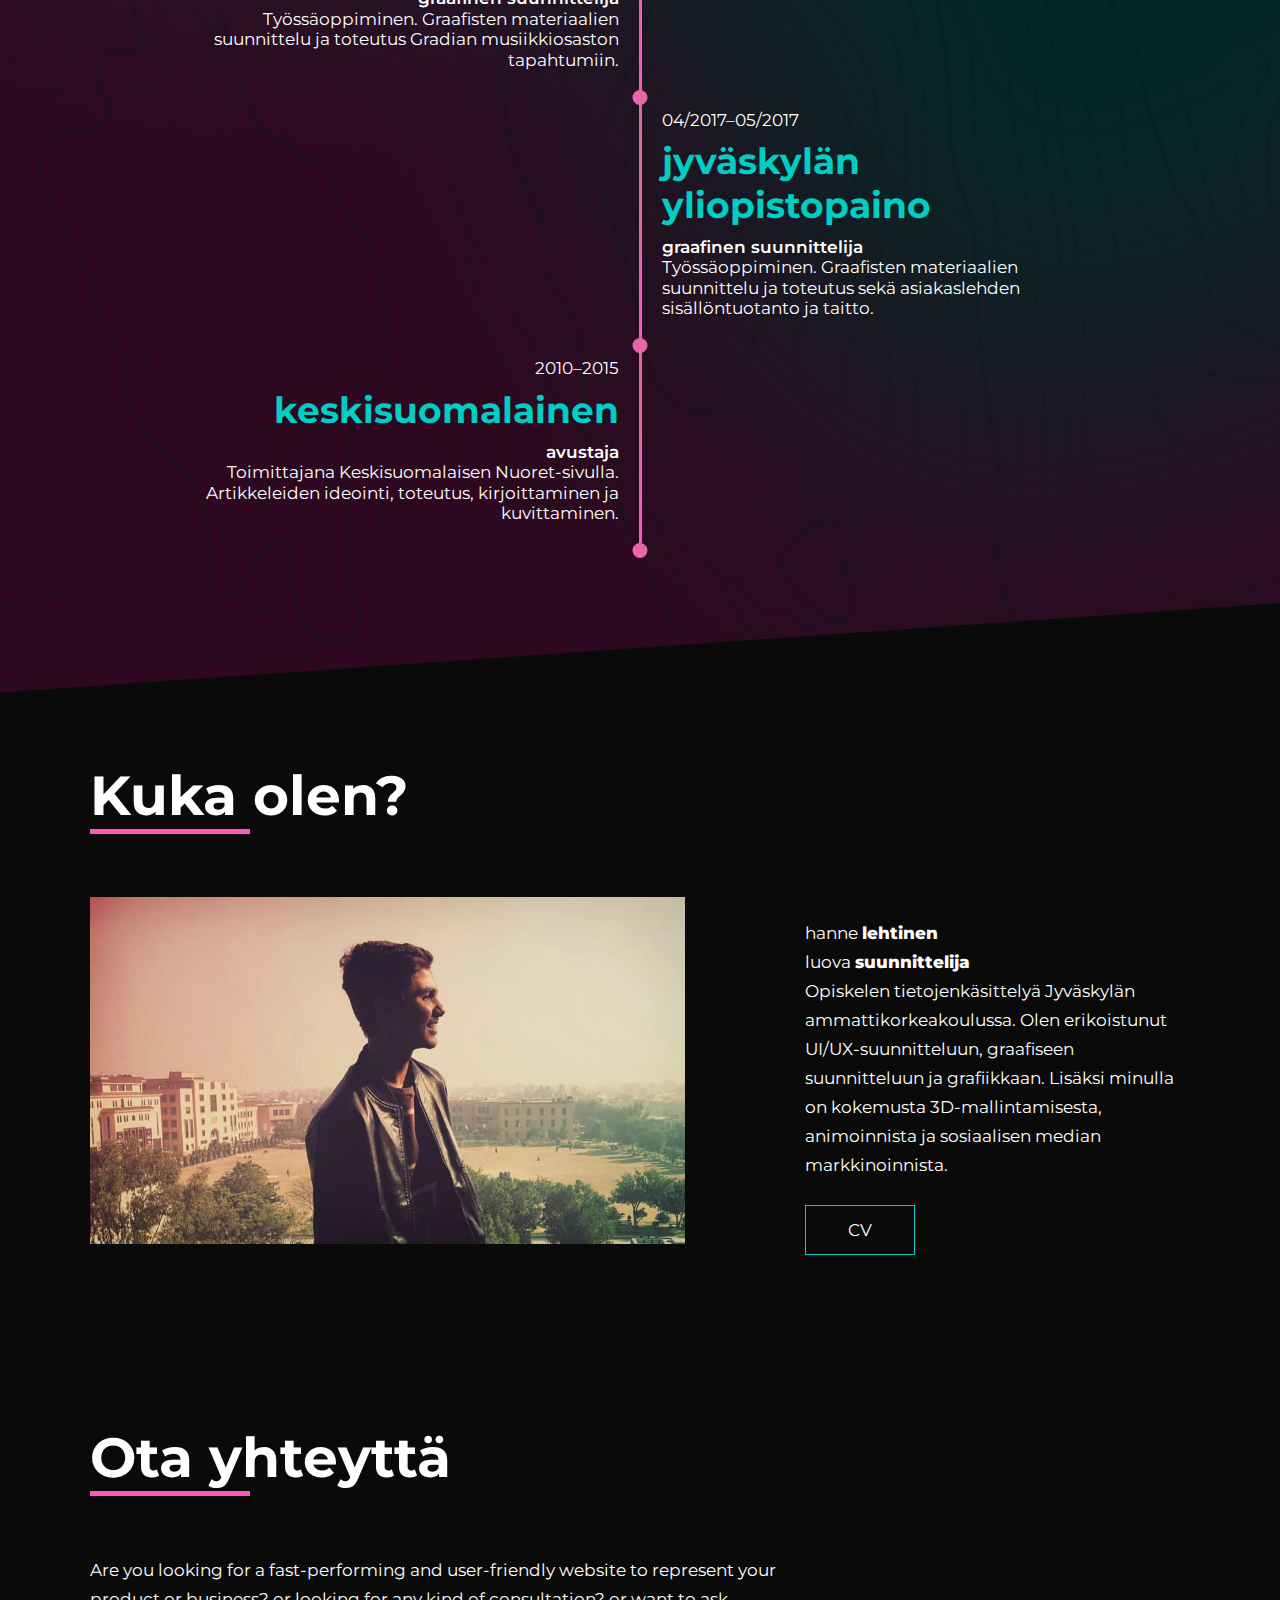
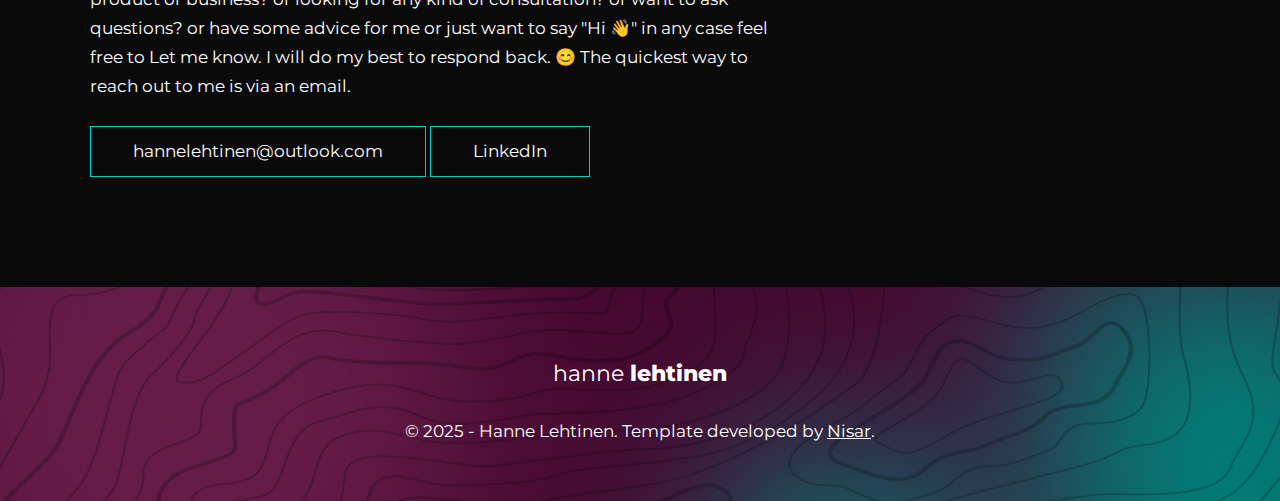
==== commit 1482389e: "messed up navi" ====
--- a/index.html
+++ b/index.html
@@ -39,20 +39,39 @@
 
 <body>
 
+
+
   <!-- ***** Header ***** -->
 
-  <header class="header" role="banner" id="top">
-    <div class="row">
-      <nav class="nav" role="navigation">
-        <a href="#top" class="nav__logo">hanne <span class="nav__bold">lehtinen</span></a>
-        <ul class="nav__items">
+  <header class="header header__main" role="banner" id="top">
+    <nav>
+      <a href="#top" class="nav__logo">hanne <span class="nav__bold">lehtinen</span></a>
+      </div>
+      <ul class="navig">
           <li class="nav__item"><a href="#projektit" class="nav__link">Projektit</a></li>
           <li class="nav__item"><a href="#koulutustyökokemus" class="nav__link">Koulutus & Työkokemus</a></li>
-          <li class="nav__item"><a href="#clients" class="nav__link">Taidot</a></li>
+          <li class="nav__item"><a href="#about" class="nav__link">Kuka olen?</a></li>
           <li class="nav__item"><a href="#contact" class="nav__link">Ota yhteyttä</a></li>
-        </ul>
-      </nav>
-
+      </ul>
+      <div class="burger">
+          <div class="line1"></div>
+          <div class="line2"></div>
+          <div class="line3"></div>
+      </div>
+  </nav>
+
+
+    <!-- <nav class="nav" role="navigation">
+      <a href="#top" class="nav__logo">hanne <span class="nav__bold">lehtinen</span></a>
+      <ul class="nav__items">
+        <li class="nav__item"><a href="#projektit" class="nav__link">Projektit</a></li>
+        <li class="nav__item"><a href="#koulutustyökokemus" class="nav__link">Koulutus & Työkokemus</a></li>
+        <li class="nav__item"><a href="#about" class="nav__link">Kuka olen?</a></li>
+        <li class="nav__item"><a href="#contact" class="nav__link">Ota yhteyttä</a></li>
+      </ul>
+    </nav> -->
+    
+       <div class="row">
       <div class="hero">
         <div class="hero__text">
           <p class="title">ui/ux <br> graphic</p>
@@ -62,16 +81,11 @@
           <p> hanne <span class="nav__bold">lehtinen</span>
             <br>luova <span class="nav__bold">suunnittelija</span>
           </p>
-          <p>
-            Opiskelen tietojenkäsittelyä Jyväskylän ammattikorkeakoulussa. Olen erikoistunut UI/UX-suunnitteluun,
-            graafiseen suunnitteluun ja grafiikkaan. Lisäksi minulla on kokemusta 3D-mallintamisesta, animoinnista ja
-            sosiaalisen median markkinoinnista.
-          </p>
         </div>
 
         <div class="hero__image-box">
-          <img src="./images/hannelehtinen.png" class="hero__image" alt="hanne lehtinen" />
-          <a href="#contact" class="btn btn--pink">CV</a>
+          <img src="./images/Untitled design.png" class="hero__image" alt="hanne lehtinen" />
+          <a href="#contact" class="btn btn--pink">Ota yhteyttä</a>
         </div>
       </div>
   </header>
@@ -87,100 +101,77 @@
 
           <div class="project__box">
             <div class="project__text">
-              <h3><span id="number">01/</span> acorn</h3>
+              <h3><span id="number">01/</span> riemu finland ry:n verkkokauppa</h3>
+              <p class="title">UI/UX-designer / Wordpress-kehittäjä / Sisällöntuottaja</p>
+              <p>Wordpress-projekti</p>
+              <div class="project__links">
+                <a href="/riemuverkkokauppa.html" target="_blank" class="link__text">
+                  Lue lisää <span>&rarr;</span></a>
+                <a href="https://riemufinland.fi/verkkokauppa/" title="Riemu Finland Verkkokauppa" target="_blank" class="link__text"> 
+                   Linkki verkkokauppaan
+                </a>
+              </div>
+            </div>
+            <div class="project__image-box">
+              <img src="./images/riemuverkkokauppa.png" class="project__image" alt="acorn" />
+            </div>
+          </div>
+
+          <div class="project__box">
+            <div class="project__text">
+              <h3><span id="number">02/</span> apunalle-kampanja </h3>
+              <p class="title">Graafikko</p>
+              <p>Kampanjaprojekti</p>
+              <div class="project__links">
+                <a href="/apunalle.html" target="_blank" class="link__text">
+                  Lue lisää <span>&rarr;</span></a>
+                  <a href="https://riemufinland.fi/apunalle/" title="Apunalle" target="_blank" class="link__text"> 
+                    Linkki kampanjan sivuille
+                 </a>
+              </div>
+            </div>
+            <div class="project__image-box">
+              <img src="./images/apunalle.png" class="project__image" alt="acorn" />
+            </div>
+          </div>
+
+          <div class="project__box">
+            <div class="project__text">
+              <h3><span id="number">03/</span> paunolan tilan verkkokauppa</h3>
+              <p class="title">UI/UX-designer</p>
+              <p>Opinnäytetyö</p>
+              <div class="project__links">
+                <a href="/paunolantila.html" target="_blank" class="link__text">
+                  Lue lisää <span>&rarr;</span></a>
+                  <a href="https://urn.fi/URN:NBN:fi:amk-2023120735230" title="Opinnäytetyö" target="_blank" class="link__text"> 
+                    Linkki opinnäytetyöhön
+                 </a>
+              </div>
+            </div>
+            <div class="project__image-box">
+              <img src="./images/paunolantila.png" class="project__image" alt="acorn" />
+            </div>
+          </div>
+
+          <div class="project__box">
+            <div class="project__text">
+              <h3><span id="number">04/</span> acorn</h3>
               <p class="title">UI/UX-designer / Graafikko / Somemarkkinointivastaava / Scrum master</p>
               <p>Sovelluskehitysprojekti</p>
               <div class="project__links">
-                <a href="/portfolio-template/acorn.html" target="_blank" class="link__text">
+                <a href="/acorn.html" target="_blank" class="link__text">
                   Lue lisää <span>&rarr;</span></a>
-                <a href="https://github.com/nisarhassan12/portfolio" title="View Source Code" target="_blank">
-                  <img src="./images/github.svg" class="project__code" alt="GitHub">
-                </a>
               </div>
-
             </div>
             <div class="project__image-box">
               <img src="./images/acorn.png" class="project__image" alt="acorn" />
             </div>
           </div>
 
-          <div class="project__box">
-            <div class="project__text">
-              <h3><span id="number">02/</span> acorn</h3>
-              <p class="title">UI/UX-designer / Graafikko / Somemarkkinointivastaava / Scrum master</p>
-              <p>Sovelluskehitysprojekti</p>
-              <div class="project__links">
-                <a href="/portfolio-template/acorn.html" target="_blank" class="link__text">
-                  Lue lisää <span>&rarr;</span></a>
-                <a href="https://github.com/nisarhassan12/portfolio" title="View Source Code" target="_blank">
-                  <img src="./images/github.svg" class="project__code" alt="GitHub">
-                </a>
-              </div>
-
-            </div>
-            <div class="project__image-box">
-              <img src="./images/acorn.png" class="project__image" alt="acorn" />
-            </div>
-          </div>
-
-          <div class="project__box">
-            <div class="project__text">
-              <h3>Calculator</h3>
-              <p>
-                Lorem ipsum dolor sit amet consectetur adipisicing elit. Quod,
-                eius.
-              </p>
-              <ul class="project__list">
-                <li>React</li>
-                <li>Next.js</li>
-                <li>Node</li>
-                <li>MongoDB</li>
-              </ul>
-
-              <div class="project__links">
-                <a href="#" class="nav__link">
-                  Visit Site <span>&rarr;</span>
-                </a>
-                <a href="#">
-                  <img src="./images/github.svg" class="project__code" title="View Source Code" alt="GitHub">
-                </a>
-              </div>
-            </div>
-            <div class="project__image-box">
-              <img src="./images/project-2.png" class="project__image" alt="Project 1" />
-            </div>
-          </div>
-
-          <div class="project__box">
-            <div class="project__text">
-              <h3>Notificator</h3>
-              <p>
-                Lorem ipsum dolor sit amet consectetur adipisicing elit. Quod,
-                eius.
-              </p>
-              <ul class="project__list">
-                <li>React</li>
-                <li>Next.js</li>
-                <li>Node</li>
-                <li>MongoDB</li>
-              </ul>
-
-              <div class="project__links">
-                <a href="#" class="link__text">
-                  Visit Site <span>&rarr;</span>
-                </a>
-                <a href="#">
-                  <img src="./images/github.svg" class="project__code" title="View Source Code" alt="GitHub">
-                </a>
-              </div>
-            </div>
-            <div class="project__image-box">
-              <img src="./images/project-3.png" class="project__image" alt="Project 3" />
-            </div>
-          </div>
         </div>
       </div>
     </section>
+    <section class="block"></section>
 
 
     <!-- ***** Koulutus & Työkokemus ***** -->
@@ -222,8 +213,7 @@
             <p class="title">tieojenkäsittelyn tradenomi</p>
             <p>
               Erikoistuminen UI/UX-suunnitteluun, graafiseen suunnitteluun ja grafiikkaan (2D & 3D). Opinnoista
-              suoritettu 185/210op (88 %). Keskiarvo 4,2/5. Opinnäytetyön aiheena verkkokaupan käytettävyys, arvosana
-              5.
+              suoritettu 185/210op (88 %). Keskiarvo 4,2/5.
             </p>
           </div>
           <div class="timeline-middle">
@@ -318,25 +308,6 @@
             <div class="timeline-circle"></div>
           </div>
 
-        </div>
-      </div>
-    </section>
-
-
-
-    <!-- ***** Clients ***** -->
-
-    <section class="client" id="clients">
-      <div class="row">
-        <h2>Clients</h2>
-        <div class="client__logos">
-          <!-- Add logos of the clients or companies you'have projected with. -->
-          <img src="./images/ronjones.png" class="client__logo" alt="Company 2" />
-          <img src="./images/goldengrid.png" class="client__logo" alt="Company 3" />
-          <img src="./images/bullseye.png" class="client__logo" alt="Company 1" />
-          <img src="./images/mighty-furnitures.png" class="client__logo" alt="Company 1" />
-          <img src="./images/fastlane.png" class="client__logo" alt="Company 3" />
-          <img src="./images/chippy.png" class="client__logo" alt="Company 1" />
         </div>
       </div>
     </section>
@@ -350,15 +321,14 @@
           <div class="about__text">
             <!-- Replace the below paragraph with info about yourself -->
             <p>
-              hanne lehtinen<br>
-              luova suunnittelija <br>
+              hanne <span class="nav__bold">lehtinen</span><br>
+              luova <span class="nav__bold">suunnittelija</span><br>
               Opiskelen tietojenkäsittelyä Jyväskylän ammattikorkeakoulussa. Olen erikoistunut UI/UX-suunnitteluun,
               graafiseen suunnitteluun ja grafiikkaan. Lisäksi minulla on kokemusta 3D-mallintamisesta, animoinnista ja
               sosiaalisen median markkinoinnista.
             </p>
             <!-- Provide a link to your resume -->
-            <a href="#" class="btn">CV</a>
-          </div>
+            <a href="files/CV Hanne Lehtinen.pdf" class="btn" target="_blank">CV</a>          </div>
 
           <div class="about__photo-container">
             <!-- Add a nice photo of yourself -->
@@ -373,7 +343,7 @@
 
   <section class="contact" id="contact">
     <div class="row">
-      <h2>Get in Touch</h2>
+      <h2>Ota yhteyttä</h2>
       <div class="contact__info">
         <p>
           Are you looking for a fast-performing and user-friendly website to
@@ -384,7 +354,9 @@
           me is via an email.
         </p>
         <!-- Replace the email with yours -->
-        <a href="mailto:you@example.com" class="btn">you@example.com</a>
+        <a href="mailto:hannelehtinen@outlook.com" class="btn">hannelehtinen@outlook.com</a>
+        <a href="https://www.linkedin.com/in/hannelehtinen" class="btn" target="_blank">LinkedIn</a>
+
       </div>
     </div>
   </section>
@@ -393,41 +365,11 @@
 
   <footer role="contentinfo" class="footer">
     <div class="row">
-      <!-- Update the links to point to your accounts -->
-      <ul class="footer__social-links">
-        <li class="footer__social-link-item">
-          <a href="https://twitter.com/nisarhassan12/" title="Link to Twitter Profile">
-            <img src="./images/twitter.svg" class="footer__social-image" alt="Twitter">
-          </a>
-        </li>
-        <li class="footer__social-link-item">
-          <a href="https://github.com/nisarhassan12/" title="Link to Github Profile">
-            <img src="./images/github.svg" class="footer__social-image" alt="Github">
-          </a>
-        </li>
-        <li class="footer__social-link-item">
-          <a href="https://codepen.io/nisar_hassan" title="Link to Codepen Profile">
-            <img src="./images/codepen.svg" class="footer__social-image" alt="Codepen">
-          </a>
-        </li>
-        <li class="footer__social-link-item">
-          <a href=https://www.linkedin.com/in/nisar-hassan-naqvi-413466199/">
-            <img src="./images/linkedin.svg" title="Link to Linkedin Profile" class="footer__social-image"
-              alt="Linkedin">
-          </a>
-        </li>
-      </ul>
-
+        <a href="index.html" class="nav__logo">hanne <span class="nav__bold">lehtinen</span></a>
       <!-- If you give me some credit by keeping the below paragraph, will be huge for me 😊 Thanks. -->
       <p>
-        &copy; 2020 - Template designed & developed by <a href="https://nisar.dev" class="link">Nisar</a>.
+        &copy; 2025 - Hanne Lehtinen. Template developed by <a href="https://nisar.dev" class="link">Nisar</a>.
       </p>
-      <div class="footer__github-buttons">
-        <iframe
-          src="https://ghbtns.com/github-btn.html?user=nisarhassan12&repo=portfolio-template&type=watch&count=true"
-          frameborder="0" scrolling="0" width="170" height="20" title="Watch Portfolio Template on GitHub">
-        </iframe>
-      </div>
     </div>
   </footer>
 
--- a/index.css
+++ b/index.css
@@ -23,9 +23,10 @@
   --font-stack: "Montserrat", sans-serif;
   --line-height-normal: 1.7;
   --line-height-small: 1.2;
-  --black: #000;
-  --pink: #e673cb;
-  --green: #128077;
+  --black: #0a0a0a;
+  --pink: #fe59bd;
+  --green: #00cdc3;
+  --yellow: #bfff00;
   --white: #ffffff;
   --white-1: #f2f2f2da;
   --container-max-width: 1180px;
@@ -56,9 +57,9 @@
   font-size: var(--font-size-small);
   font-family: var(--font-stack);
   font-weight: 400;
-  color: var(--black);
+  color: var(--white);
   line-height: var(--line-height-normal);
-  background: var(--white-1);
+  background: var(--black);
   overflow-x: hidden;
 }
 
@@ -70,8 +71,9 @@
 section {
   padding: var(--gutter-medium) 0;
   /*  border-bottom: var(--border-light);*/
-  margin: 5rem;
-  box-shadow: 2px 2px 20px rgba(0, 0, 0, 0.201);
+  margin: 5rem 0;
+  z-index: -2;
+  /* box-shadow: 2px 2px 20px rgba(0, 0, 0, 0.201); */
 }
 
 img {
@@ -117,7 +119,7 @@
   font-family: "Montserrat", sans-serif;
   font-weight: 700;
   line-height: var(--line-height-small);
-  color: var(--black);
+  color: var(--white);
 }
 
 .heading-primary {
@@ -180,7 +182,7 @@
 /* --------------------------------------- */
 
 a {
-  color: var(--black);
+  color: var(--white);
   font-weight: 400;
   font-family: "Montserrat", sans-serif;
   transition: all 0.2s;
@@ -330,49 +332,47 @@
 
 .nav {
   display: flex;
+  flex-wrap: wrap;
   justify-content: space-between;
-  padding: var(--gutter-normal) 0;
-  flex-wrap: wrap;
+  padding: var(--gutter-normal);
+  margin-bottom: var(--gutter-huge);
+}
+
+/* TESTI NAV */
+
+nav {
+  position: fixed;
+  width: 90%;
+  display: flex;
+  justify-content: space-between;
+  z-index: 2;
+  margin-bottom: var(--gutter-huge);
+  padding: var(--gutter-normal);
 }
 
 .nav__items {
   display: flex;
   list-style: none;
   justify-content: flex-end;
+  text-transform: uppercase;
 }
 
 .nav__item:not(:last-child) {
-  margin-right: var(--gutter-medium);
+  margin-right: var(--gutter-small);
 }
 
 .nav__logo {
   position: relative;
   display: inline-block;
-  padding: 1rem 0;
+  padding-top: 0.8rem;
   text-decoration: none;
   color: inherit;
+  font-size: var(--font-size-normal);
+  line-height: var(--line-height-normal);
 }
 
 .nav__bold {
   font-weight: 800;
-}
-
-@media (max-width: 500px) {
-  .nav {
-    justify-content: center;
-  }
-}
-
-@media (max-width: 400px) {
-  .nav__item:not(:last-child) {
-    margin-right: var(--gutter-normal);
-  }
-}
-
-@media (max-width: 300px) {
-  .nav {
-    font-size: var(--font-size-small);
-  }
 }
 
 .nav__link {
@@ -406,16 +406,225 @@
   background: var(--pink);
 }
 
+.navig {
+  display: flex;
+  justify-content: space-around;
+  width: 70%;
+  list-style-type: none;
+}
+
+.navig a {
+  color: var(--black);
+  text-align: center;
+  padding: 5px;
+  text-transform: uppercase;
+}
+
+.navig.nav__item:not(:last-child) {
+  margin-right: 0px;
+}
+
+.onsite {
+  font-weight: bolder;
+}
+
+.navig a:hover {
+  color: gray;
+}
+
+.navig a:active {
+  color: rgb(90, 90, 90);
+}
+
+.burger {
+  display: none;
+  cursor: pointer;
+}
+
+.burger div {
+  width: 25px;
+  height: 3px;
+  background: var(--white);
+  margin: 5px;
+  border-radius: 5px;
+}
+
+@media only screen and (max-width: 830px) {
+  .nav {
+    display: none;
+  }
+  .navig {
+    position: absolute;
+    right: 0px;
+    height: 60vh;
+    top: -60vh;
+    background-color: var(--white);
+    flex-direction: column;
+    align-items: center;
+    width: 100%;
+    transform: translateY(0%);
+    transition: transform 0.3s ease-in-out;
+  }
+  .navig li {
+    opacity: 100%;
+  }
+  .burger {
+    display: block;
+  }
+  .nav-active {
+    transform: translateY(100%);
+    margin-top: 60px;
+    box-shadow: 0 4px 2px -2px rgba(0, 0, 0, 0.2);
+  }
+}
+
+nav {
+  position: fixed;
+  width: 90%;
+  display: flex;
+  justify-content: space-between;
+  z-index: 2;
+  margin-bottom: var(--gutter-huge);
+  padding: var(--gutter-normal);
+}
+
+.nav__items {
+  display: flex;
+  list-style: none;
+  justify-content: flex-end;
+  text-transform: uppercase;
+}
+
+.nav__item:not(:last-child) {
+  margin-right: var(--gutter-medium);
+}
+
+.nav__logo {
+  position: relative;
+  display: inline-block;
+  padding-top: 0.8rem;
+  text-decoration: none;
+  color: inherit;
+  font-size: var(--font-size-normal);
+  line-height: var(--line-height-normal);
+}
+
+.nav__bold {
+  font-weight: 800;
+}
+
+.nav__link {
+  position: relative;
+  display: inline-block;
+  padding: 1rem 0;
+  text-decoration: none;
+  color: inherit;
+  transition: all 0.2s;
+}
+
+.nav__link::after {
+  content: "";
+  position: absolute;
+  bottom: 0;
+  left: 0;
+  right: 100%;
+  display: inline-block;
+  height: 1rem;
+  background: var(--white);
+  transition: all 0.25s cubic-bezier(1, 0.68, 0.16, 0.9);
+}
+
+.nav__link:hover {
+  color: var(--pink);
+}
+
+.nav__link:hover::after {
+  right: 0;
+  height: 2px;
+  background: var(--pink);
+}
+
+.navig {
+  display: flex;
+  justify-content: space-around;
+  width: 70%;
+  list-style-type: none;
+}
+
+.navig a {
+  color: black;
+  text-align: center;
+  padding: 5px;
+  text-transform: uppercase;
+}
+
+.navig.nav__item:not(:last-child) {
+  margin-right: 0px;
+}
+
+.onsite {
+  font-weight: bolder;
+}
+
+.navig a:hover {
+  color: gray;
+}
+
+.navig a:active {
+  color: rgb(90, 90, 90);
+}
+
+.burger {
+  display: none;
+  cursor: pointer;
+}
+
+.burger div {
+  width: 25px;
+  height: 3px;
+  background: var(--white);
+  margin: 5px;
+  border-radius: 5px;
+}
+
+@media only screen and (max-width: 830px) {
+  .nav {
+    display: none;
+  }
+  .navig {
+    position: absolute;
+    right: 0px;
+    height: 60vh;
+    top: -60vh;
+    background-color: var(--white);
+    flex-direction: column;
+    align-items: center;
+    width: 100%;
+    transform: translateY(0%);
+    transition: transform 0.3s ease-in-out;
+  }
+  .navig li {
+    opacity: 100%;
+  }
+  .burger {
+    display: block;
+  }
+  .nav-active {
+    transform: translateY(100%);
+    margin-top: 60px;
+    box-shadow: 0 4px 2px -2px rgba(0, 0, 0, 0.2);
+  }
+}
+
 /* --------------------------------------- */
 /* ----- Header ----- */
 /* --------------------------------------- */
 
-.header {
-  background: var(--white);
-  height: 100vh;
+.header__main {
+  background: url("images/header.png");
   background-size: cover;
-  background-position: center;
-  background-attachment: fixed;
+  background-position: bottom;
+  height: 110vh;
 }
 
 .hero {
@@ -449,14 +658,7 @@
 }
 
 .hero img {
-  border-radius: 100%;
-  filter: grayscale(50%);
-  transition: all 0.8s ease;
-}
-
-.hero__image:hover {
-  filter: grayscale(20%);
-  transform: scale(1.05);
+  border-radius: 10%;
 }
 
 .hero__image-box a {
@@ -507,6 +709,7 @@
 .project__links {
   display: flex;
   align-items: center;
+  gap: 5rem;
 }
 
 .project__text {
@@ -559,14 +762,50 @@
   }
 }
 
-/* --------------------------------------- */
-/* ----- School & project ----- */
-/* --------------------------------------- */
-
-.design {
-  display: flex;
-  align-items: center;
-  justify-content: center;
+.block {
+  height: 5%;
+  width: 100%;
+  position: relative;
+  background: var(--black);
+  z-index: 2;
+  margin-bottom: 0;
+}
+
+.block:after {
+  content: "";
+  width: 100%;
+  height: 100%;
+  position: absolute;
+  background: inherit;
+  z-index: -1;
+  bottom: 0;
+  transform-origin: left bottom;
+  transform: skewY(3deg);
+}
+
+/* --------------------------------------- */
+/* ----- Koulutus & Työkokemus ----- */
+/* --------------------------------------- */
+
+.kokemus {
+  background-image: url(images/background-image.png);
+  background-size: cover;
+  width: 100%;
+  position: relative;
+  margin-top: 0;
+  padding-top: var(--gutter-huge);
+}
+
+.kokemus::after {
+  content: "";
+  width: 100%;
+  height: 100%;
+  position: absolute;
+  background: inherit;
+  z-index: -1;
+  bottom: 0;
+  transform-origin: right top;
+  transform: skewY(-4deg);
 }
 
 .timeline {
@@ -579,16 +818,14 @@
 }
 
 .timeline-content {
-  color: var(--black);
-  padding: 0rem 2rem;
+  color: var(--white);
+  padding: 2rem;
   transition: 0.4s ease;
   overflow-wrap: break-word !important;
   margin: 0;
   line-height: var(--line-height-small);
 }
-.timeline .left {
-  text-align: end;
-}
+
 .timeline-content h3 {
   color: var(--green);
   margin: 1rem 0;
@@ -609,6 +846,9 @@
   .timeline {
     display: grid;
     grid-template-columns: 1fr 3px 1fr;
+  }
+  .timeline .left {
+    text-align: end;
   }
   .timeline-middle {
     position: relative;
@@ -633,27 +873,35 @@
 }
 
 /* --------------------------------------- */
-/* ----- Clients ----- */
-/* --------------------------------------- */
-
-.client__logos {
+/* ----- Other projects ----- */
+/* --------------------------------------- */
+
+.other__projects {
+  width: 80%;
+  justify-content: center;
+}
+
+.project__logos {
   display: flex;
   justify-content: space-between;
-  filter: invert(100%) grayscale(100%) opacity(0.8);
-}
-
-.client__logo {
-  height: 6.5rem;
-  max-width: 18rem;
+}
+
+.project__logo {
+  height: 14rem;
+  transition: ease-in-out 0.2s;
+}
+
+.project__logo:hover {
+  transform: scale(1.1);
 }
 
 @media (max-width: 1240px) {
-  .client__logos {
+  .project__logos {
     overflow-x: scroll;
     padding: var(--gutter-normal);
   }
 
-  .client__logo:not(:last-of-type) {
+  .project__logo:not(:last-of-type) {
     margin-right: var(--gutter-medium);
   }
 }
@@ -661,6 +909,10 @@
 /* --------------------------------------- */
 /* ----- About ----- */
 /* --------------------------------------- */
+
+.about {
+  margin-top: 10rem;
+}
 
 .about__content {
   display: flex;
@@ -677,6 +929,11 @@
 
 .about__photo-container {
   margin-bottom: var(--gutter-normal);
+  transition: 1s ease;
+}
+
+.about__photo-container:hover {
+  transform: scale(1.05);
 }
 
 @media (min-width: 901px) {
@@ -699,12 +956,135 @@
 }
 
 /* --------------------------------------- */
+/* ----- Projektisivut ----- */
+/* --------------------------------------- */
+
+.project__page {
+  text-align: left;
+  line-height: var(--line-height-normal);
+  flex: 0 0 60%;
+}
+
+.gallery {
+  padding: 20px;
+  max-width: 100%;
+  margin: 0 auto;
+  display: grid;
+  gap: 3rem;
+  grid-template-columns: repeat(auto-fit, minmax(400px, 1fr));
+  align-items: center;
+}
+
+.gallery-item {
+  max-width: 100%; /* Four items per row */
+  cursor: pointer;
+  transition: transform 0.2s; /* Smooth scaling effect */
+  padding: 0;
+  margin: 0;
+  text-align: center;
+}
+
+.gallery-item:hover {
+  transform: scale(1.05); /* Scale up on hover */
+}
+
+.lightbox {
+  display: none; /* Hidden by default */
+  position: fixed;
+  z-index: 1000; /* Sit on top */
+  left: 0;
+  top: 0;
+  width: 100%;
+  height: 100%;
+  background-color: rgba(0, 0, 0, 0.8); /* Black background with transparency */
+  align-items: center;
+  animation: fadeIn 0.3s ease-in-out;
+}
+
+.lightbox-inner {
+  display: flex;
+  flex-direction: column;
+  align-items: center;
+  justify-content: center;
+  animation: zoomIn 0.3s ease-in-out;
+}
+
+.lightbox-content {
+  display: flex;
+  margin: auto;
+  /* max-width: 80%; Responsive width */
+  max-width: 90vw;
+  max-height: 80vh;
+  margin-bottom: 1rem;
+  margin-top: 5%;
+  border-radius: 8px;
+  box-shadow: 0 0 20px rgba(255, 255, 255, 0.2);
+}
+
+.close {
+  position: absolute;
+  top: 20px;
+  right: 30px;
+  color: white;
+  font-size: 3rem;
+  font-weight: bold;
+  cursor: pointer;
+  transition: 0.3s ease;
+}
+
+.arrow {
+  position: absolute;
+  top: 50%;
+  width: auto;
+  padding: 16px;
+  color: white;
+  font-size: 3rem;
+  transition: 0.3s ease;
+  cursor: pointer;
+}
+
+.arrow:hover,
+.close:hover {
+  font-size: 3.3rem;
+}
+
+.left-arrow {
+  left: 0;
+}
+
+.right-arrow {
+  right: 0;
+}
+
+@keyframes fadeIn {
+  from {
+    opacity: 0;
+  }
+  to {
+    opacity: 1;
+  }
+}
+
+@keyframes zoomIn {
+  from {
+    opacity: 0;
+    transform: scale(0.8);
+  }
+  to {
+    opacity: 1;
+    transform: scale(1);
+  }
+}
+
+/* --------------------------------------- */
 /* ----- Footer ----- */
 /* --------------------------------------- */
 
 .footer {
   text-align: center;
   padding: var(--gutter-medium) 0 var(--gutter-normal);
+  background: url("images/header.png");
+  background-size: cover;
 }
 
 .footer__social-links {
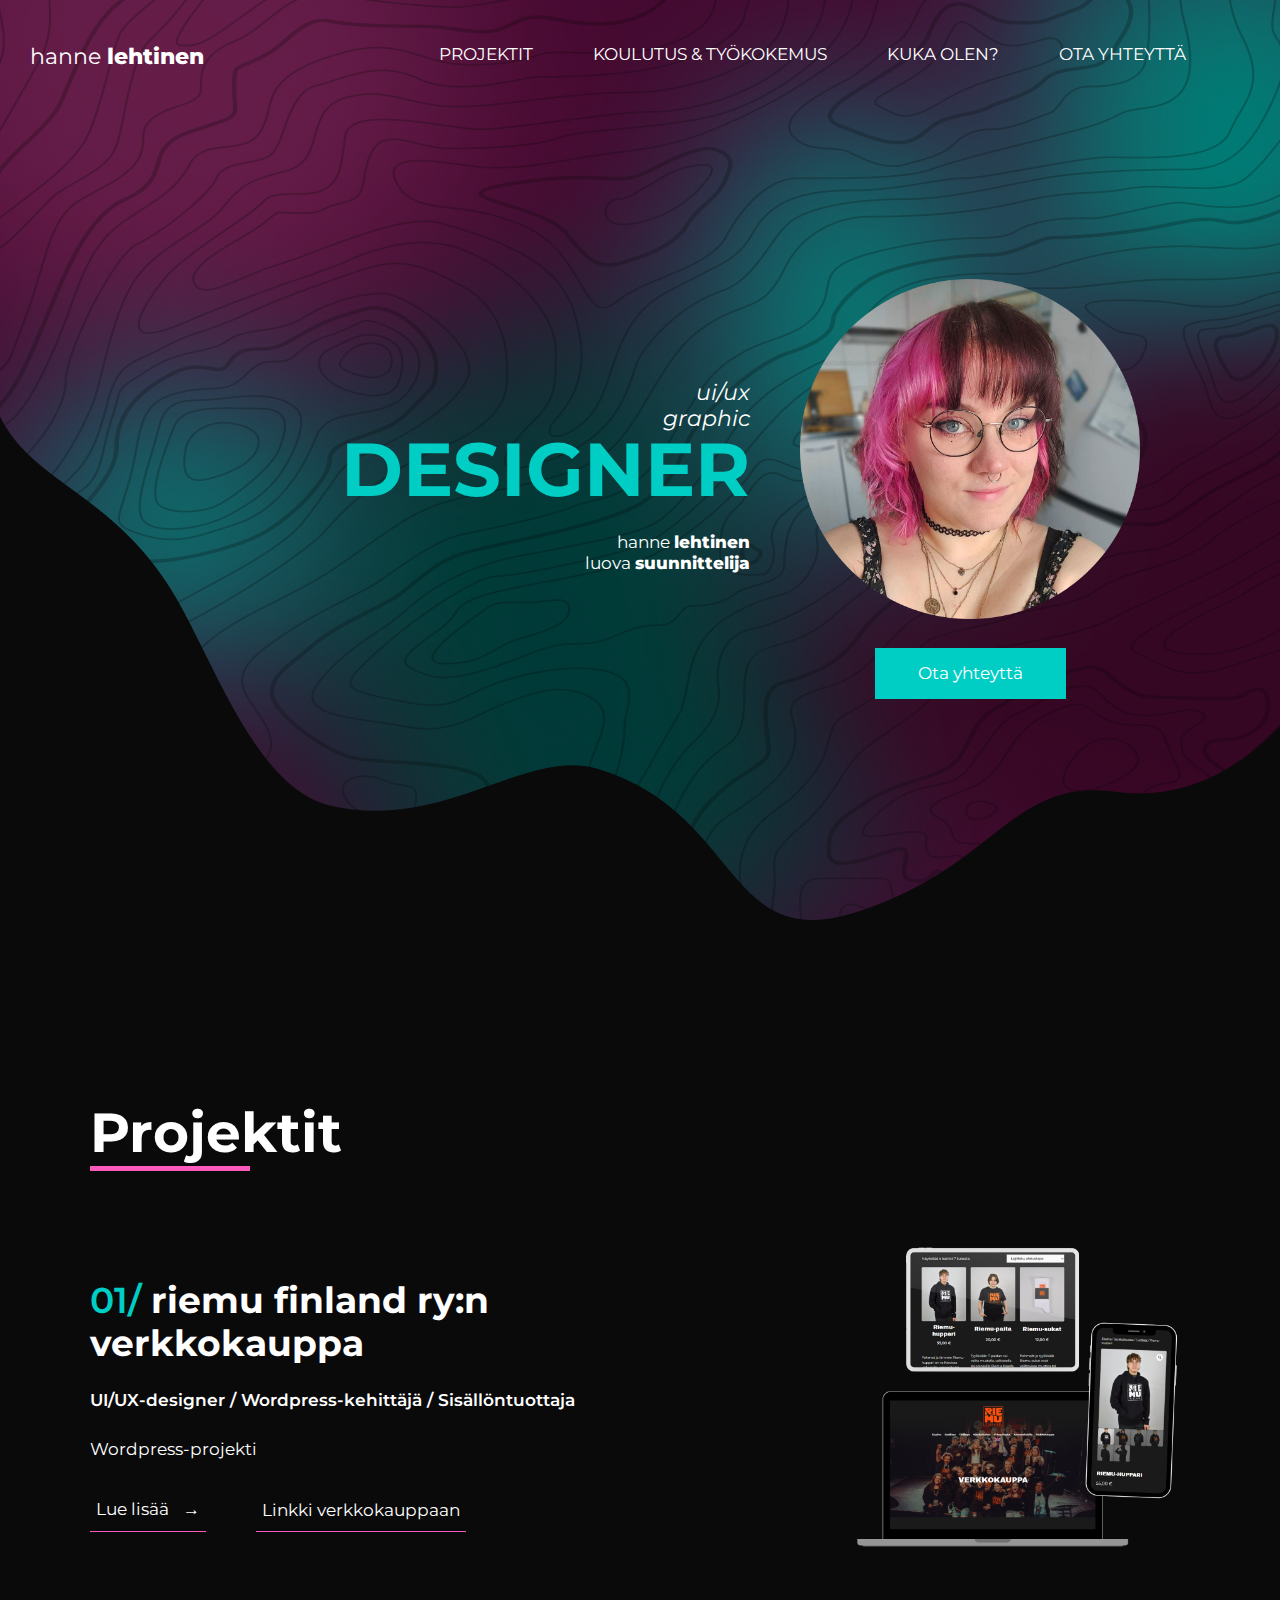
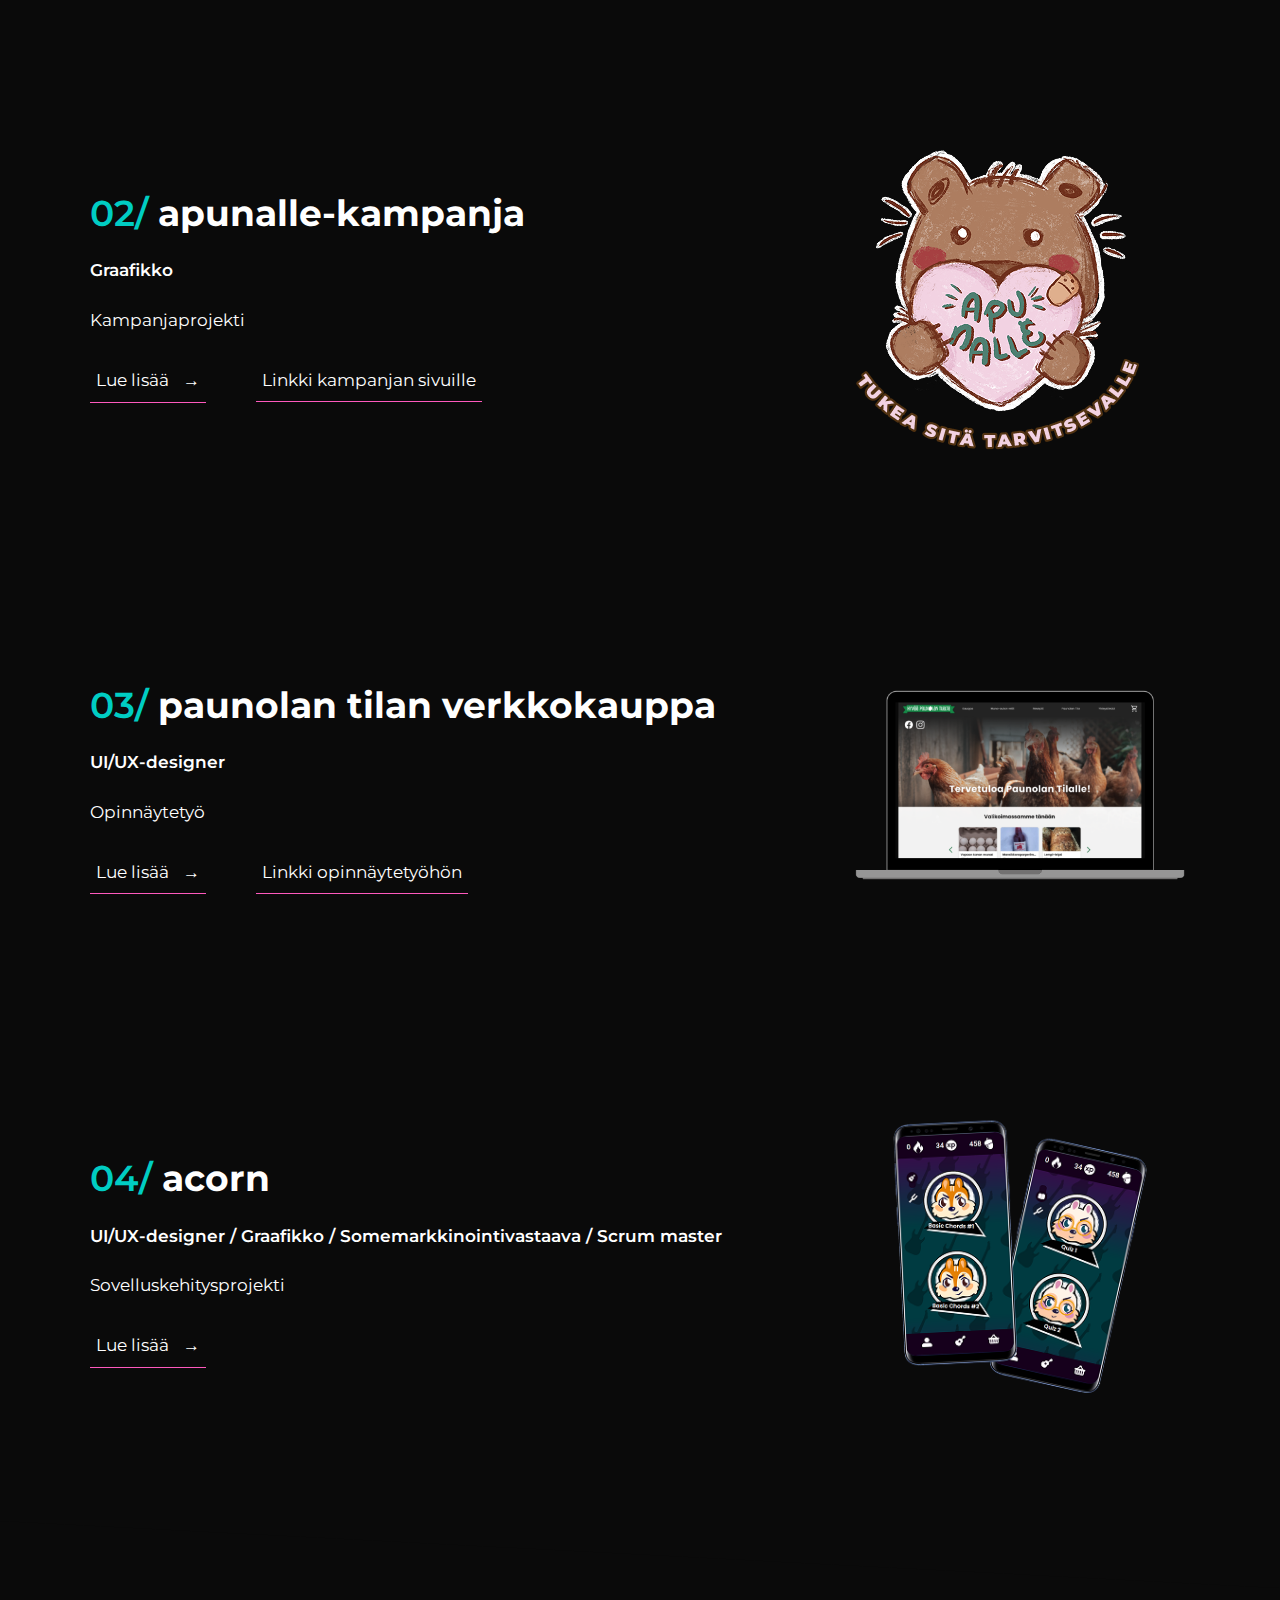
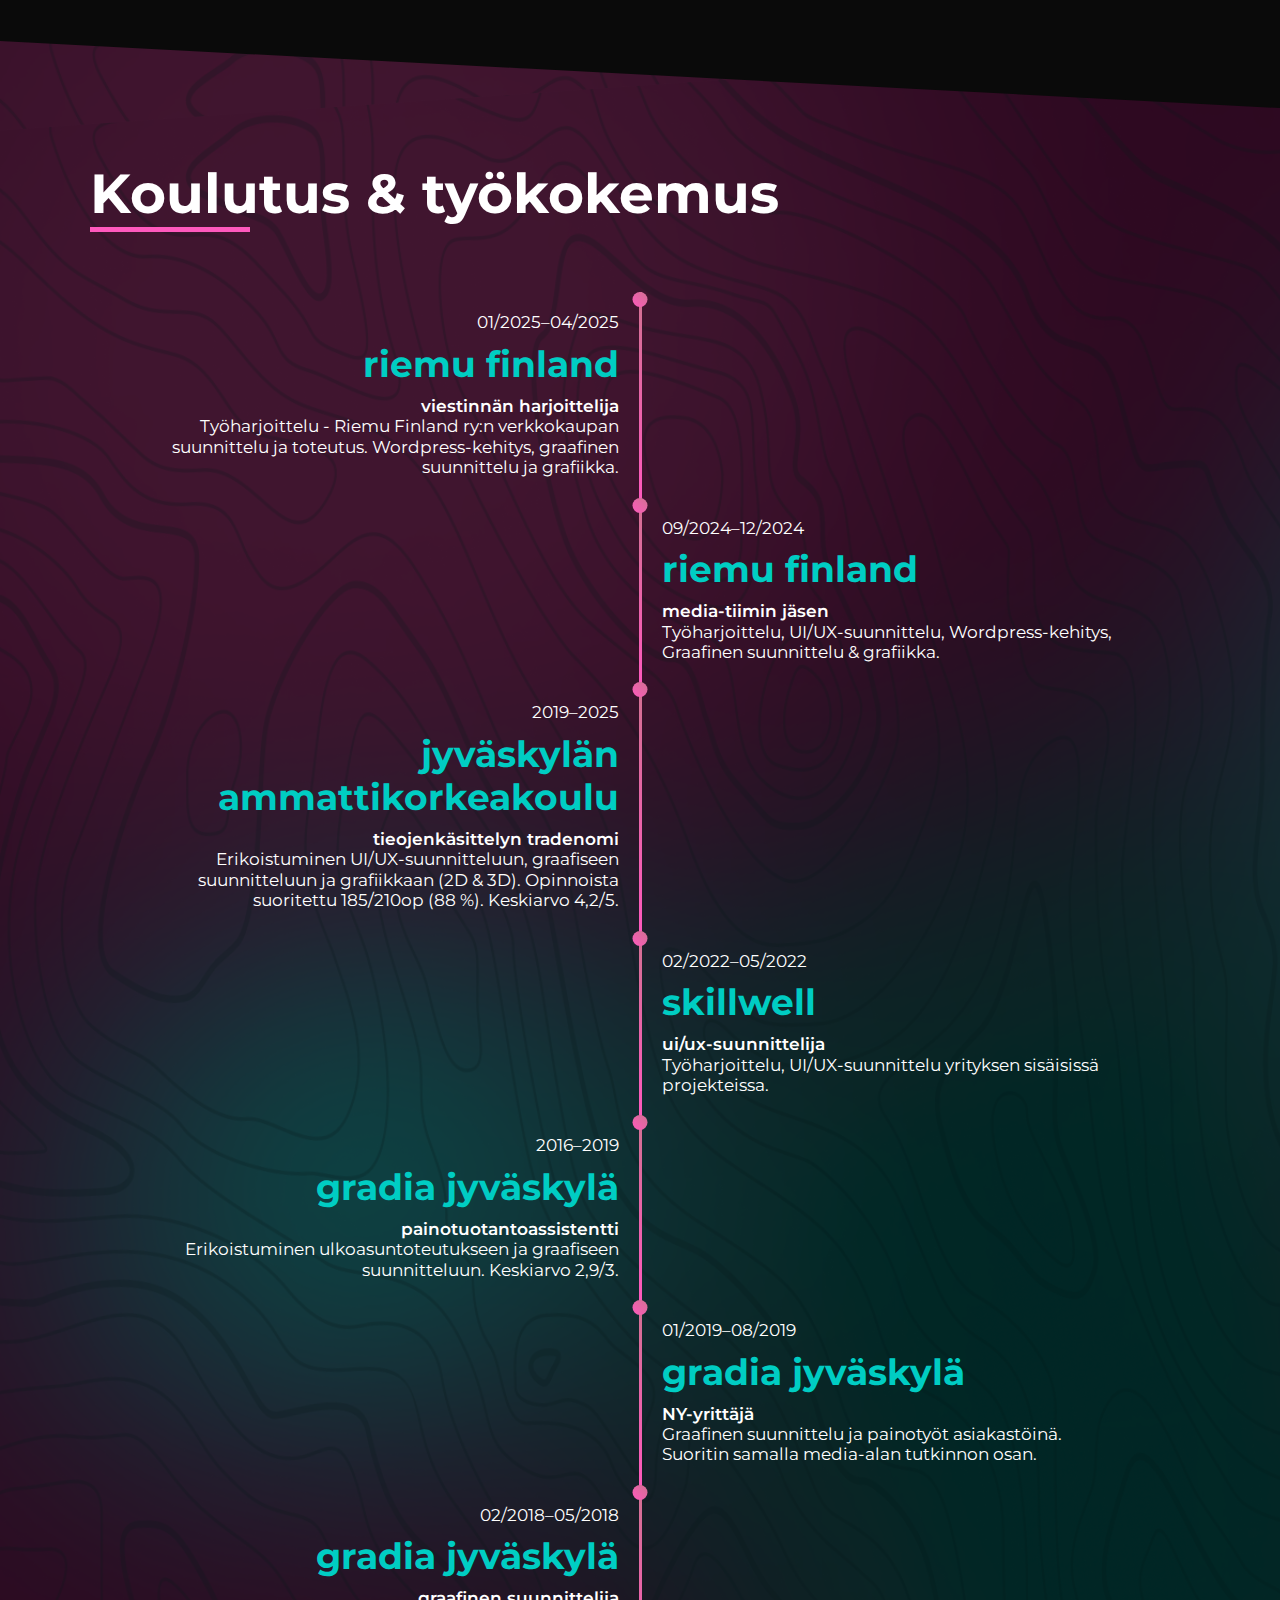
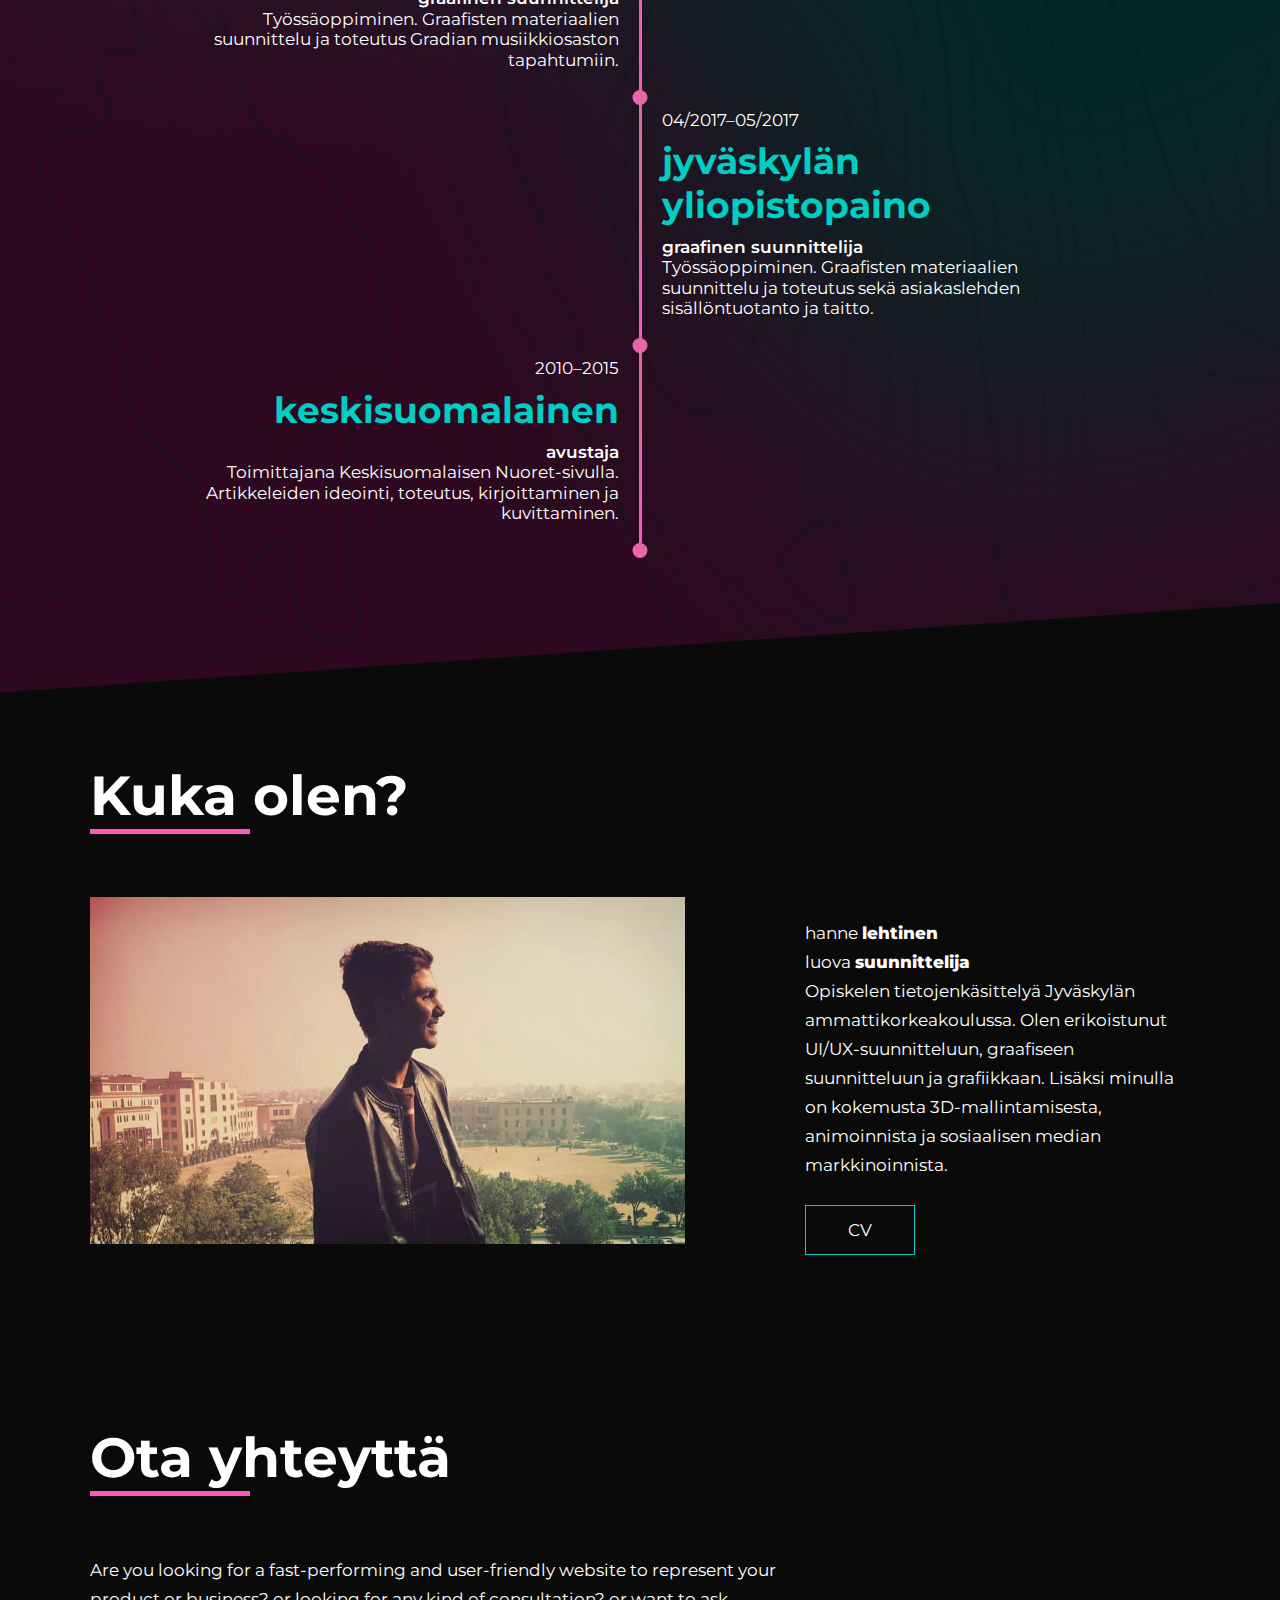
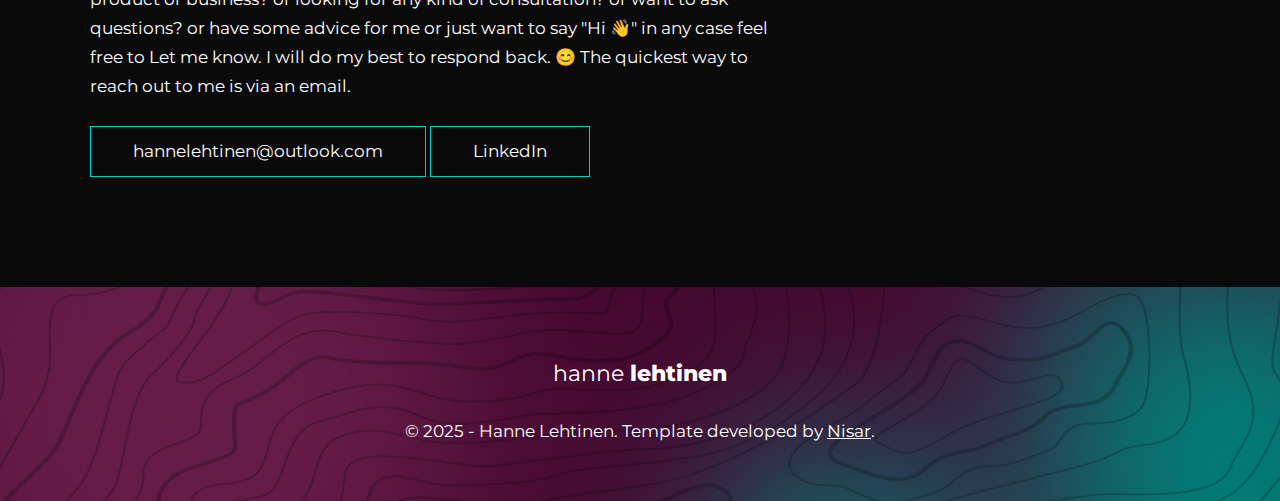
==== commit 8a8fd76d: "testinavi" ====
--- a/index.html
+++ b/index.html
@@ -44,24 +44,8 @@
   <!-- ***** Header ***** -->
 
   <header class="header header__main" role="banner" id="top">
-    <nav>
-      <a href="#top" class="nav__logo">hanne <span class="nav__bold">lehtinen</span></a>
-      </div>
-      <ul class="navig">
-          <li class="nav__item"><a href="#projektit" class="nav__link">Projektit</a></li>
-          <li class="nav__item"><a href="#koulutustyökokemus" class="nav__link">Koulutus & Työkokemus</a></li>
-          <li class="nav__item"><a href="#about" class="nav__link">Kuka olen?</a></li>
-          <li class="nav__item"><a href="#contact" class="nav__link">Ota yhteyttä</a></li>
-      </ul>
-      <div class="burger">
-          <div class="line1"></div>
-          <div class="line2"></div>
-          <div class="line3"></div>
-      </div>
-  </nav>
-
-
-    <!-- <nav class="nav" role="navigation">
+
+    <nav class="nav" role="navigation">
       <a href="#top" class="nav__logo">hanne <span class="nav__bold">lehtinen</span></a>
       <ul class="nav__items">
         <li class="nav__item"><a href="#projektit" class="nav__link">Projektit</a></li>
@@ -69,7 +53,7 @@
         <li class="nav__item"><a href="#about" class="nav__link">Kuka olen?</a></li>
         <li class="nav__item"><a href="#contact" class="nav__link">Ota yhteyttä</a></li>
       </ul>
-    </nav> -->
+    </nav>
     
        <div class="row">
       <div class="hero">
--- a/index.css
+++ b/index.css
@@ -335,19 +335,8 @@
   flex-wrap: wrap;
   justify-content: space-between;
   padding: var(--gutter-normal);
+  width: 95%;
   margin-bottom: var(--gutter-huge);
-}
-
-/* TESTI NAV */
-
-nav {
-  position: fixed;
-  width: 90%;
-  display: flex;
-  justify-content: space-between;
-  z-index: 2;
-  margin-bottom: var(--gutter-huge);
-  padding: var(--gutter-normal);
 }
 
 .nav__items {
@@ -358,7 +347,7 @@
 }
 
 .nav__item:not(:last-child) {
-  margin-right: var(--gutter-small);
+  margin-right: var(--gutter-medium);
 }
 
 .nav__logo {
@@ -404,216 +393,6 @@
   right: 0;
   height: 2px;
   background: var(--pink);
-}
-
-.navig {
-  display: flex;
-  justify-content: space-around;
-  width: 70%;
-  list-style-type: none;
-}
-
-.navig a {
-  color: var(--black);
-  text-align: center;
-  padding: 5px;
-  text-transform: uppercase;
-}
-
-.navig.nav__item:not(:last-child) {
-  margin-right: 0px;
-}
-
-.onsite {
-  font-weight: bolder;
-}
-
-.navig a:hover {
-  color: gray;
-}
-
-.navig a:active {
-  color: rgb(90, 90, 90);
-}
-
-.burger {
-  display: none;
-  cursor: pointer;
-}
-
-.burger div {
-  width: 25px;
-  height: 3px;
-  background: var(--white);
-  margin: 5px;
-  border-radius: 5px;
-}
-
-@media only screen and (max-width: 830px) {
-  .nav {
-    display: none;
-  }
-  .navig {
-    position: absolute;
-    right: 0px;
-    height: 60vh;
-    top: -60vh;
-    background-color: var(--white);
-    flex-direction: column;
-    align-items: center;
-    width: 100%;
-    transform: translateY(0%);
-    transition: transform 0.3s ease-in-out;
-  }
-  .navig li {
-    opacity: 100%;
-  }
-  .burger {
-    display: block;
-  }
-  .nav-active {
-    transform: translateY(100%);
-    margin-top: 60px;
-    box-shadow: 0 4px 2px -2px rgba(0, 0, 0, 0.2);
-  }
-}
-
-nav {
-  position: fixed;
-  width: 90%;
-  display: flex;
-  justify-content: space-between;
-  z-index: 2;
-  margin-bottom: var(--gutter-huge);
-  padding: var(--gutter-normal);
-}
-
-.nav__items {
-  display: flex;
-  list-style: none;
-  justify-content: flex-end;
-  text-transform: uppercase;
-}
-
-.nav__item:not(:last-child) {
-  margin-right: var(--gutter-medium);
-}
-
-.nav__logo {
-  position: relative;
-  display: inline-block;
-  padding-top: 0.8rem;
-  text-decoration: none;
-  color: inherit;
-  font-size: var(--font-size-normal);
-  line-height: var(--line-height-normal);
-}
-
-.nav__bold {
-  font-weight: 800;
-}
-
-.nav__link {
-  position: relative;
-  display: inline-block;
-  padding: 1rem 0;
-  text-decoration: none;
-  color: inherit;
-  transition: all 0.2s;
-}
-
-.nav__link::after {
-  content: "";
-  position: absolute;
-  bottom: 0;
-  left: 0;
-  right: 100%;
-  display: inline-block;
-  height: 1rem;
-  background: var(--white);
-  transition: all 0.25s cubic-bezier(1, 0.68, 0.16, 0.9);
-}
-
-.nav__link:hover {
-  color: var(--pink);
-}
-
-.nav__link:hover::after {
-  right: 0;
-  height: 2px;
-  background: var(--pink);
-}
-
-.navig {
-  display: flex;
-  justify-content: space-around;
-  width: 70%;
-  list-style-type: none;
-}
-
-.navig a {
-  color: black;
-  text-align: center;
-  padding: 5px;
-  text-transform: uppercase;
-}
-
-.navig.nav__item:not(:last-child) {
-  margin-right: 0px;
-}
-
-.onsite {
-  font-weight: bolder;
-}
-
-.navig a:hover {
-  color: gray;
-}
-
-.navig a:active {
-  color: rgb(90, 90, 90);
-}
-
-.burger {
-  display: none;
-  cursor: pointer;
-}
-
-.burger div {
-  width: 25px;
-  height: 3px;
-  background: var(--white);
-  margin: 5px;
-  border-radius: 5px;
-}
-
-@media only screen and (max-width: 830px) {
-  .nav {
-    display: none;
-  }
-  .navig {
-    position: absolute;
-    right: 0px;
-    height: 60vh;
-    top: -60vh;
-    background-color: var(--white);
-    flex-direction: column;
-    align-items: center;
-    width: 100%;
-    transform: translateY(0%);
-    transition: transform 0.3s ease-in-out;
-  }
-  .navig li {
-    opacity: 100%;
-  }
-  .burger {
-    display: block;
-  }
-  .nav-active {
-    transform: translateY(100%);
-    margin-top: 60px;
-    box-shadow: 0 4px 2px -2px rgba(0, 0, 0, 0.2);
-  }
 }
 
 /* --------------------------------------- */
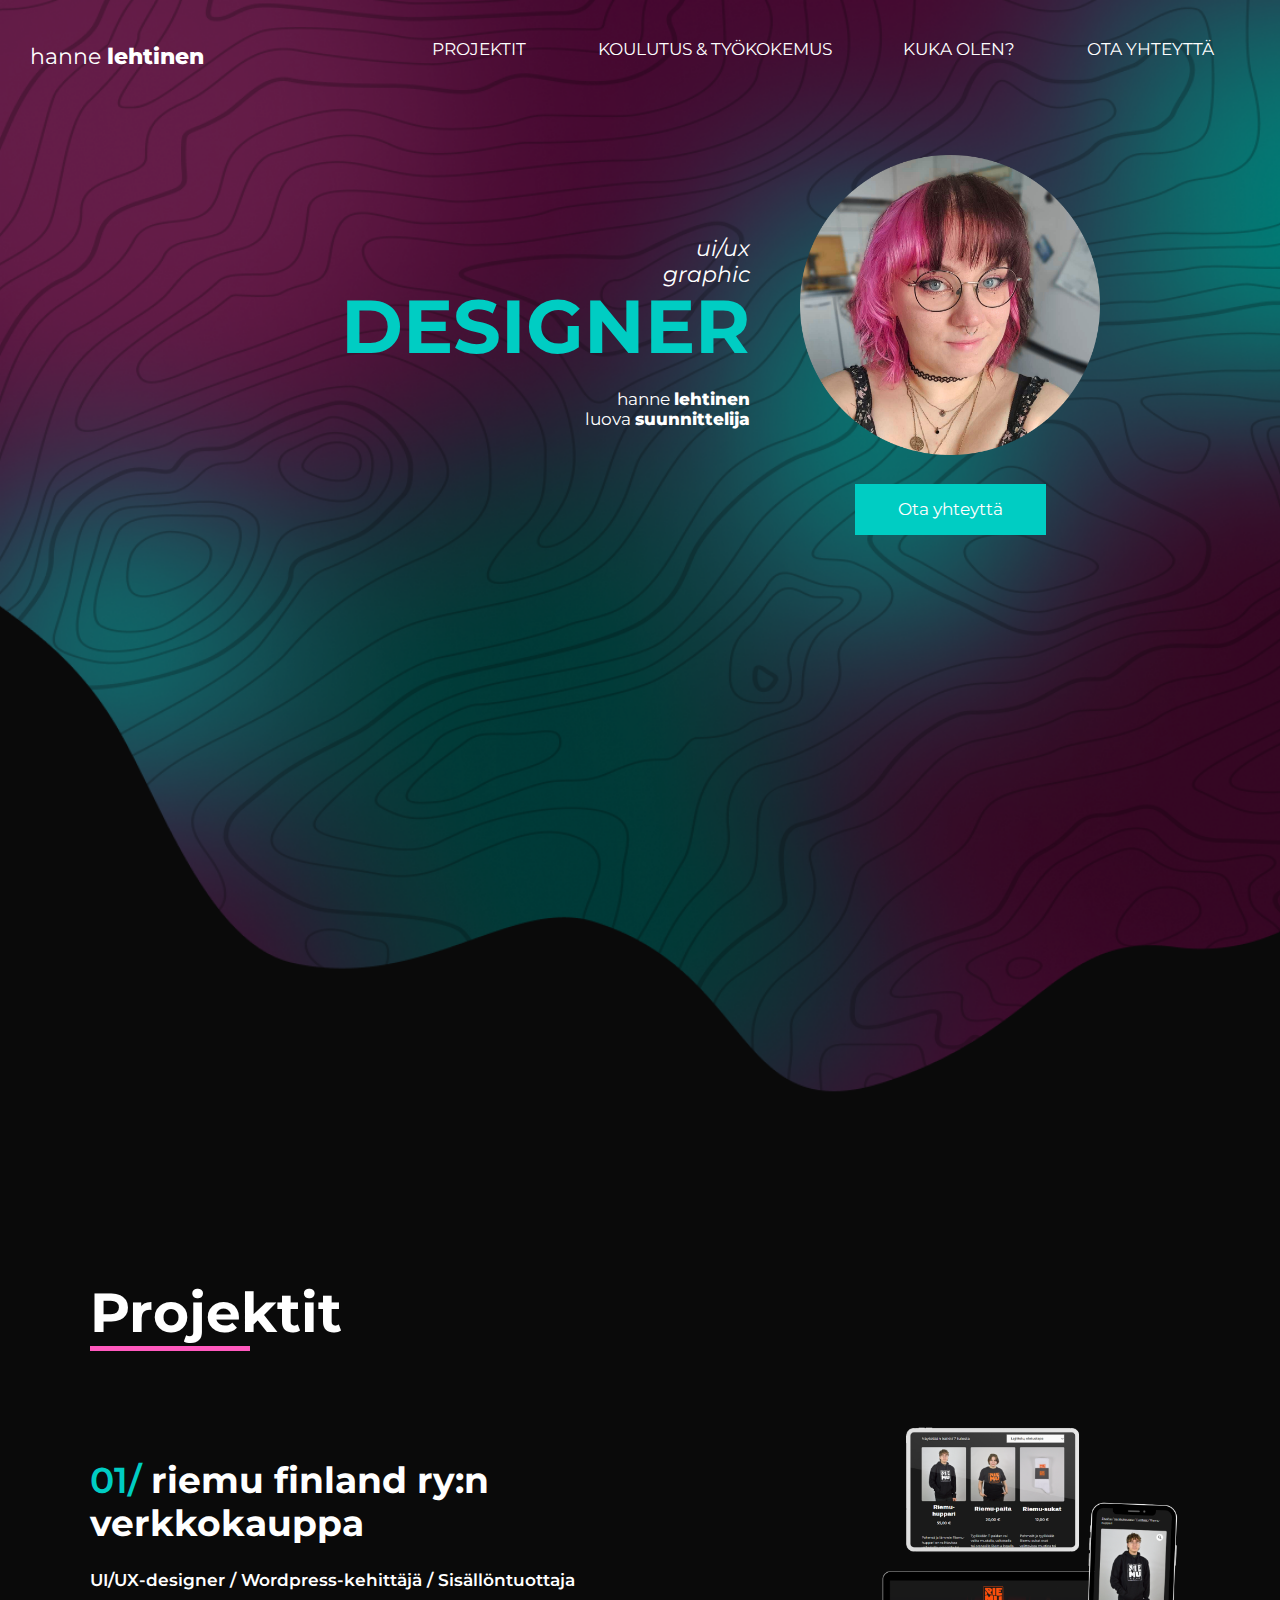
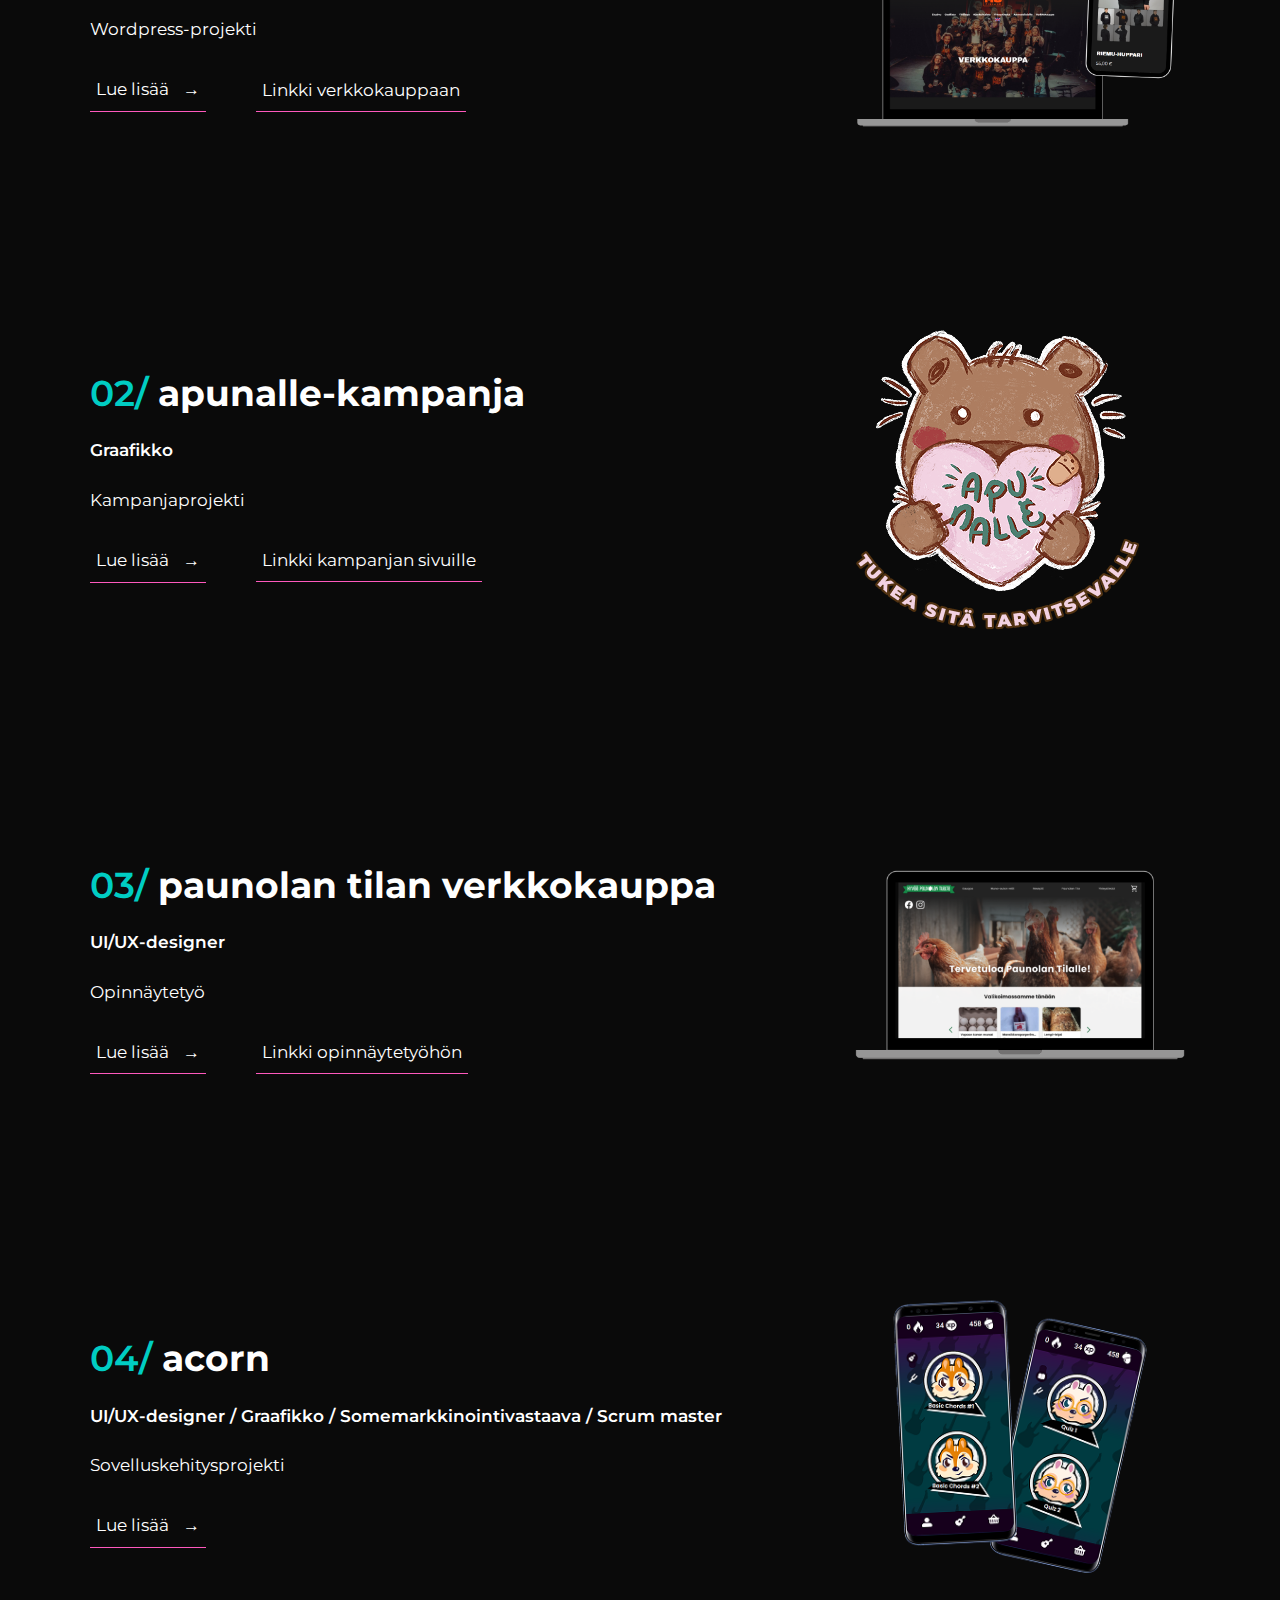
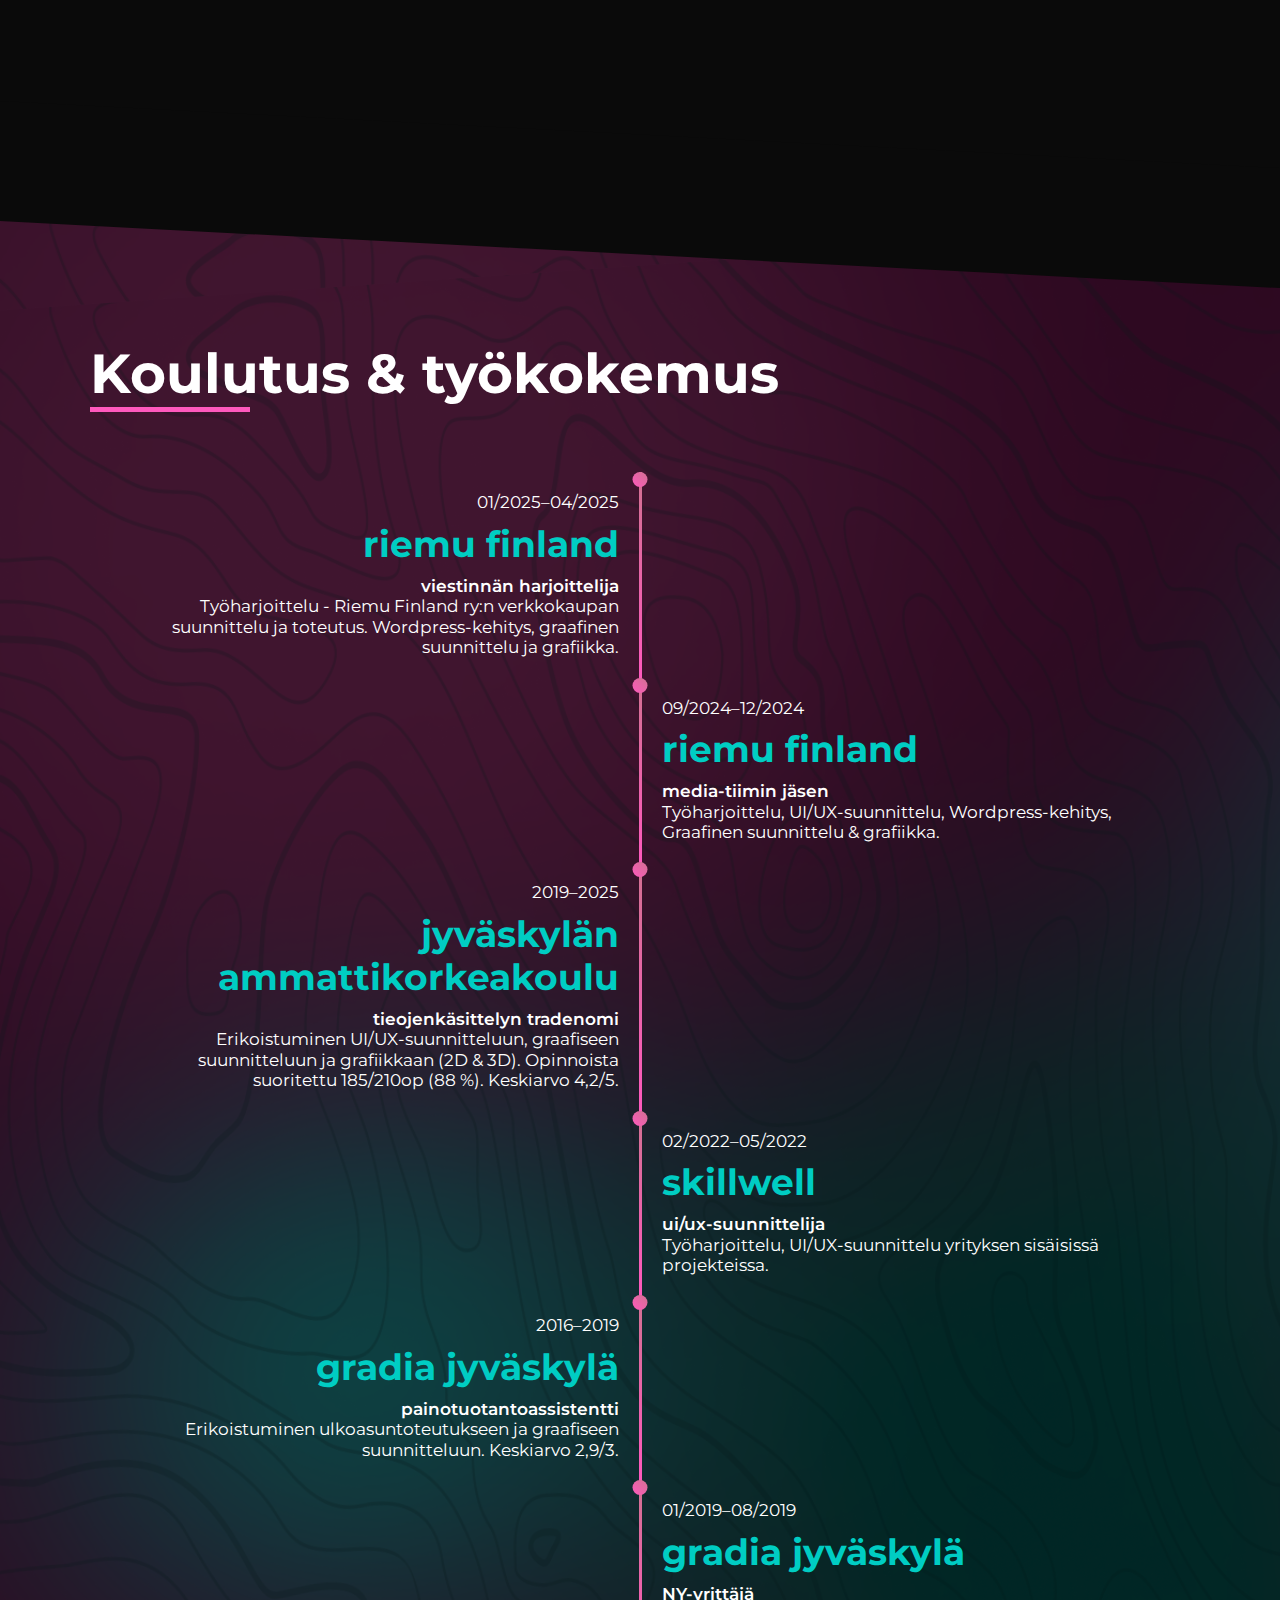
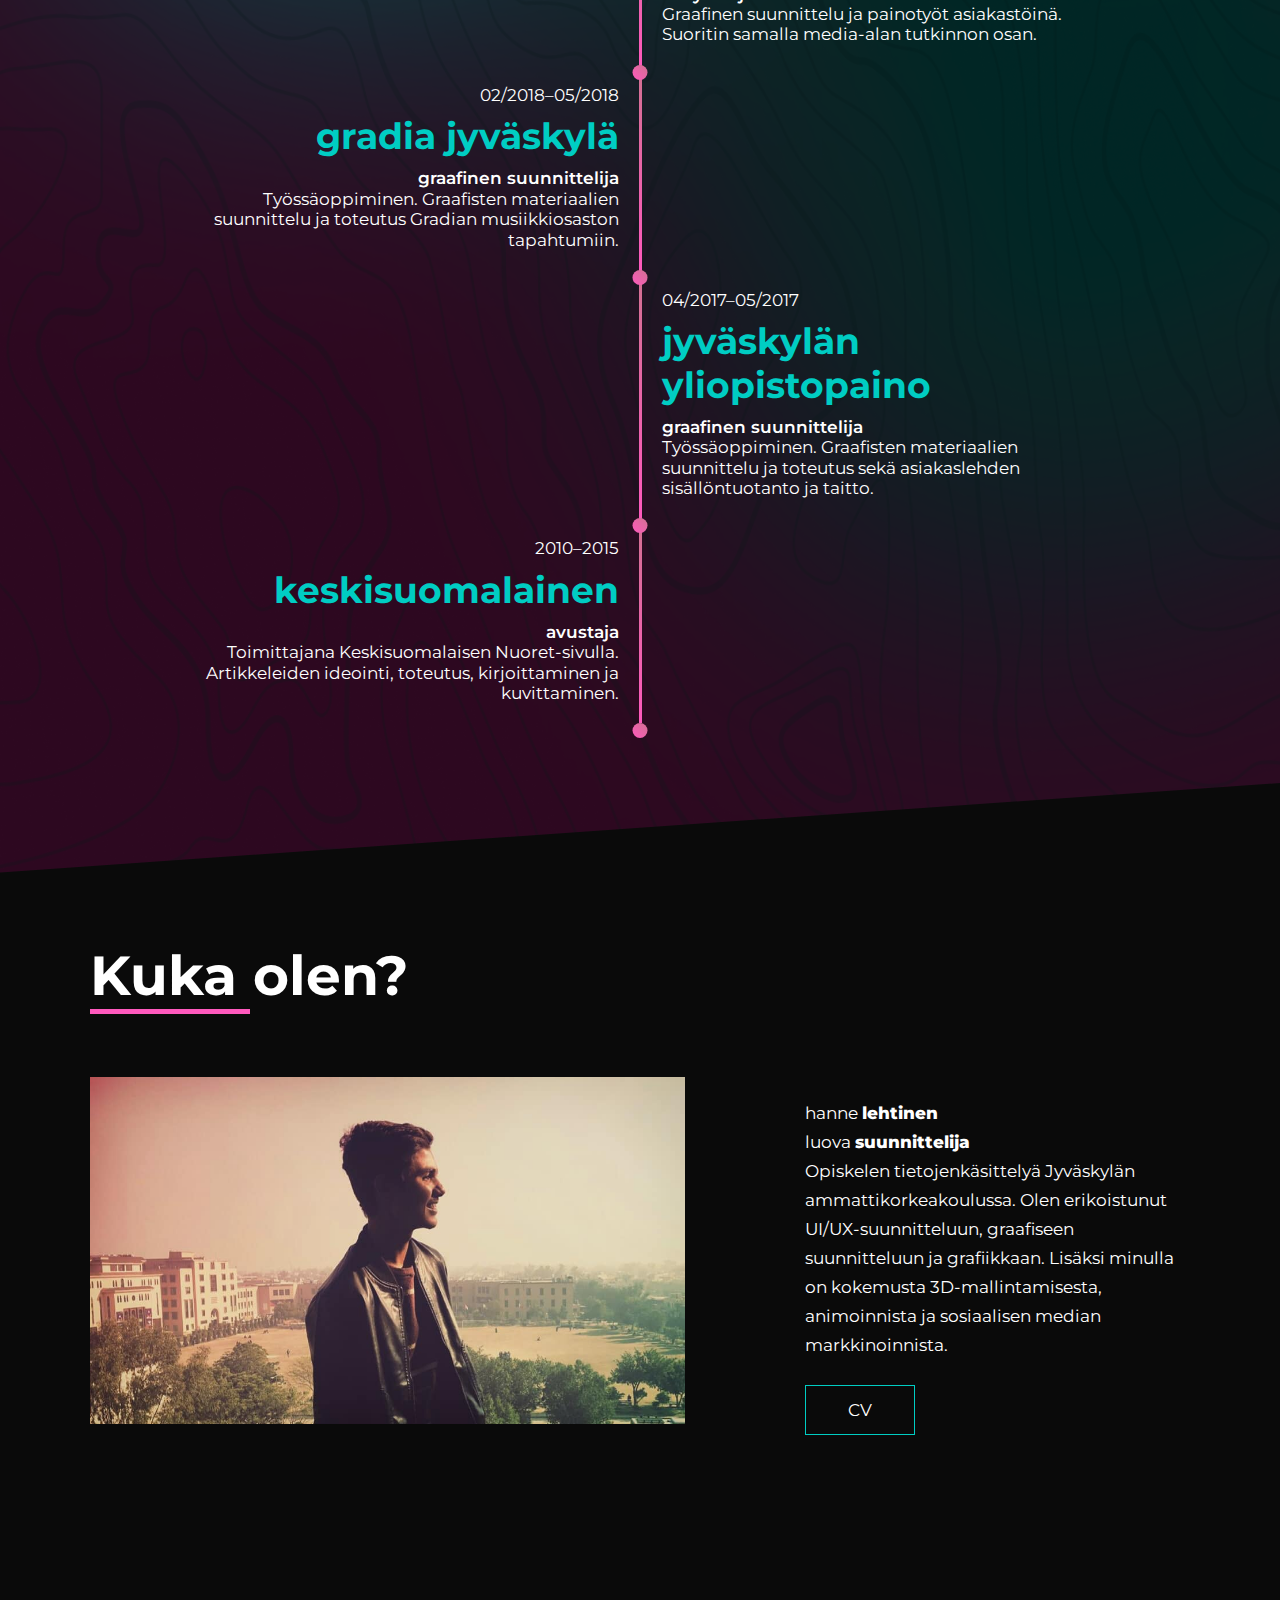
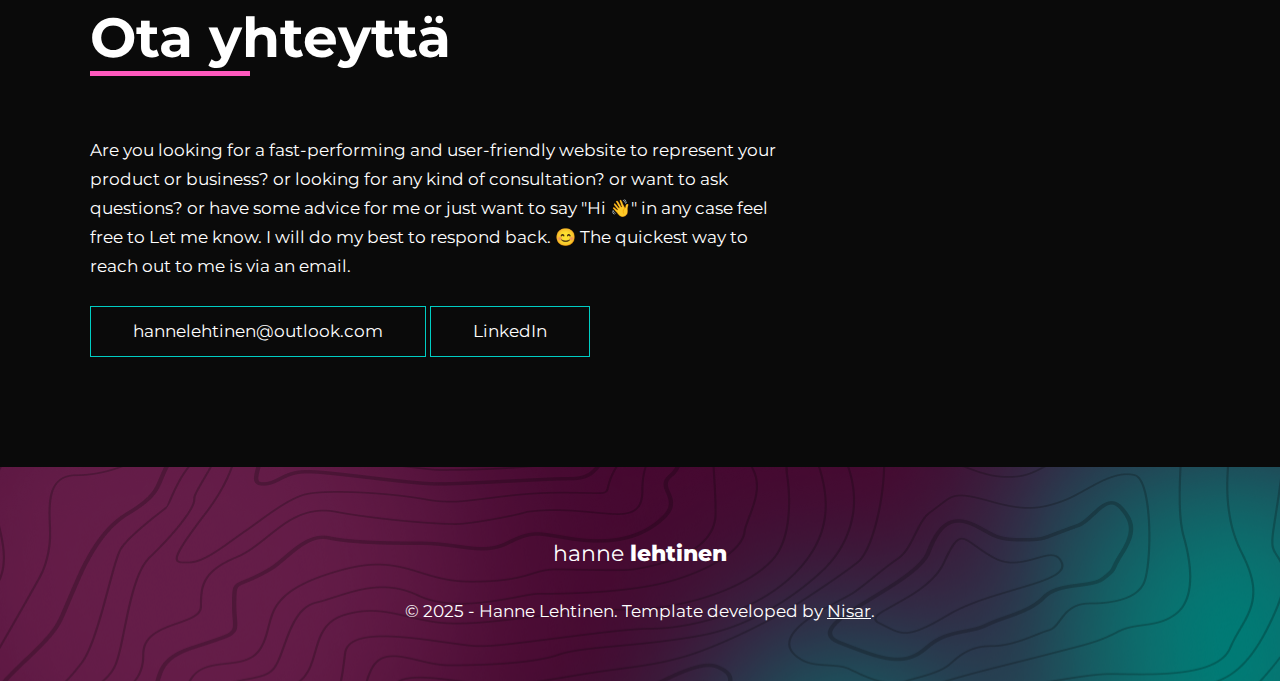
==== commit 1982c2cb: "fixed navi + responsivity" ====
--- a/index.html
+++ b/index.html
@@ -44,16 +44,21 @@
   <!-- ***** Header ***** -->
 
   <header class="header header__main" role="banner" id="top">
-
-    <nav class="nav" role="navigation">
+      <nav>
       <a href="#top" class="nav__logo">hanne <span class="nav__bold">lehtinen</span></a>
-      <ul class="nav__items">
-        <li class="nav__item"><a href="#projektit" class="nav__link">Projektit</a></li>
-        <li class="nav__item"><a href="#koulutustyökokemus" class="nav__link">Koulutus & Työkokemus</a></li>
-        <li class="nav__item"><a href="#about" class="nav__link">Kuka olen?</a></li>
-        <li class="nav__item"><a href="#contact" class="nav__link">Ota yhteyttä</a></li>
+      </div>
+      <ul class="navig">
+          <li class="nav__item"><a href="#projektit" class="nav__link">Projektit</a></li>
+          <li class="nav__item"><a href="#koulutustyökokemus" class="nav__link">Koulutus & Työkokemus</a></li>
+          <li class="nav__item"><a href="#about" class="nav__link">Kuka olen?</a></li>
+          <li class="nav__item"><a href="#contact" class="nav__link">Ota yhteyttä</a></li>
       </ul>
-    </nav>
+      <div class="burger">
+          <div class="line1"></div>
+          <div class="line2"></div>
+          <div class="line3"></div>
+      </div>
+  </nav>
     
        <div class="row">
       <div class="hero">
@@ -360,7 +365,7 @@
   <a href="#top" class="back-to-top" title="Back to Top">
     <img src="./images/arrow-up.svg" alt="Back to Top" class="back-to-top__image" />
   </a>
-  <script src="./index.js"></script>
+  <script src="/index.js"></script>
 </body>
 
 </html>--- a/index.css
+++ b/index.css
@@ -330,13 +330,13 @@
 /* ----- Navigation ----- */
 /* --------------------------------------- */
 
-.nav {
-  display: flex;
-  flex-wrap: wrap;
+
+nav {
+  width: 100%;
+  display: flex;
   justify-content: space-between;
+  z-index: 2;
   padding: var(--gutter-normal);
-  width: 95%;
-  margin-bottom: var(--gutter-huge);
 }
 
 .nav__items {
@@ -395,6 +395,68 @@
   background: var(--pink);
 }
 
+.navig {
+  display: flex;
+  justify-content: space-around;
+  width: 70%;
+  list-style-type: none;
+  z-index: 2;
+}
+
+.navig a {
+  color: var(--white);
+  text-align: center;
+  padding: 5px;
+  text-transform: uppercase;
+}
+
+.navig .nav__item:not(:last-child) {
+  margin-right: 0px;
+}
+
+.burger {
+  display: none;
+  cursor: pointer;
+}
+
+.burger div {
+  width: 25px;
+  height: 3px;
+  background: var(--white);
+  margin: 5px;
+  border-radius: 5px;
+}
+
+@media only screen and (max-width: 830px) {
+  .nav {
+    display: none;
+  }
+  .navig {
+    position: absolute;
+    right: 0px;
+    height: 100vh;
+    top: -100vh;
+    background-color: #0a0a0af1;
+    flex-direction: column;
+    align-items: center;
+    width: 100%;
+    transform: translateY(0%);
+    transition: transform 0.2s ease-in;
+  }
+  .navig li {
+    opacity: 100%;
+  }
+  .burger {
+    display: block;
+    z-index: 3;
+  }
+  .nav-active {
+    transform: translateY(100%);
+    margin-top: 0px;
+    box-shadow: 0 4px 2px -2px rgba(0, 0, 0, 0.2);
+  }
+}
+
 /* --------------------------------------- */
 /* ----- Header ----- */
 /* --------------------------------------- */
@@ -403,7 +465,7 @@
   background: url("images/header.png");
   background-size: cover;
   background-position: bottom;
-  height: 110vh;
+  height: 130vh;
 }
 
 .hero {
@@ -434,6 +496,7 @@
   flex: 1;
   margin: 5rem;
   width: 100%;
+  max-width: 30rem;
 }
 
 .hero img {
@@ -444,6 +507,9 @@
   margin-top: 2rem;
 }
 @media (max-width: 700px) {
+  .header__main {
+    height: 100vh;
+  }
   .hero {
     align-items: flex-end;
     flex-direction: column;
@@ -470,7 +536,6 @@
 
 @media (max-width: 900px) {
   .project__box {
-    align-items: initial;
     flex-direction: column-reverse;
   }
 }
@@ -521,6 +586,7 @@
 .project__image-box {
   margin-bottom: var(--gutter-normal);
   transition: all 0.5s;
+  max-width: 500px;
 }
 
 .project__code:hover,
